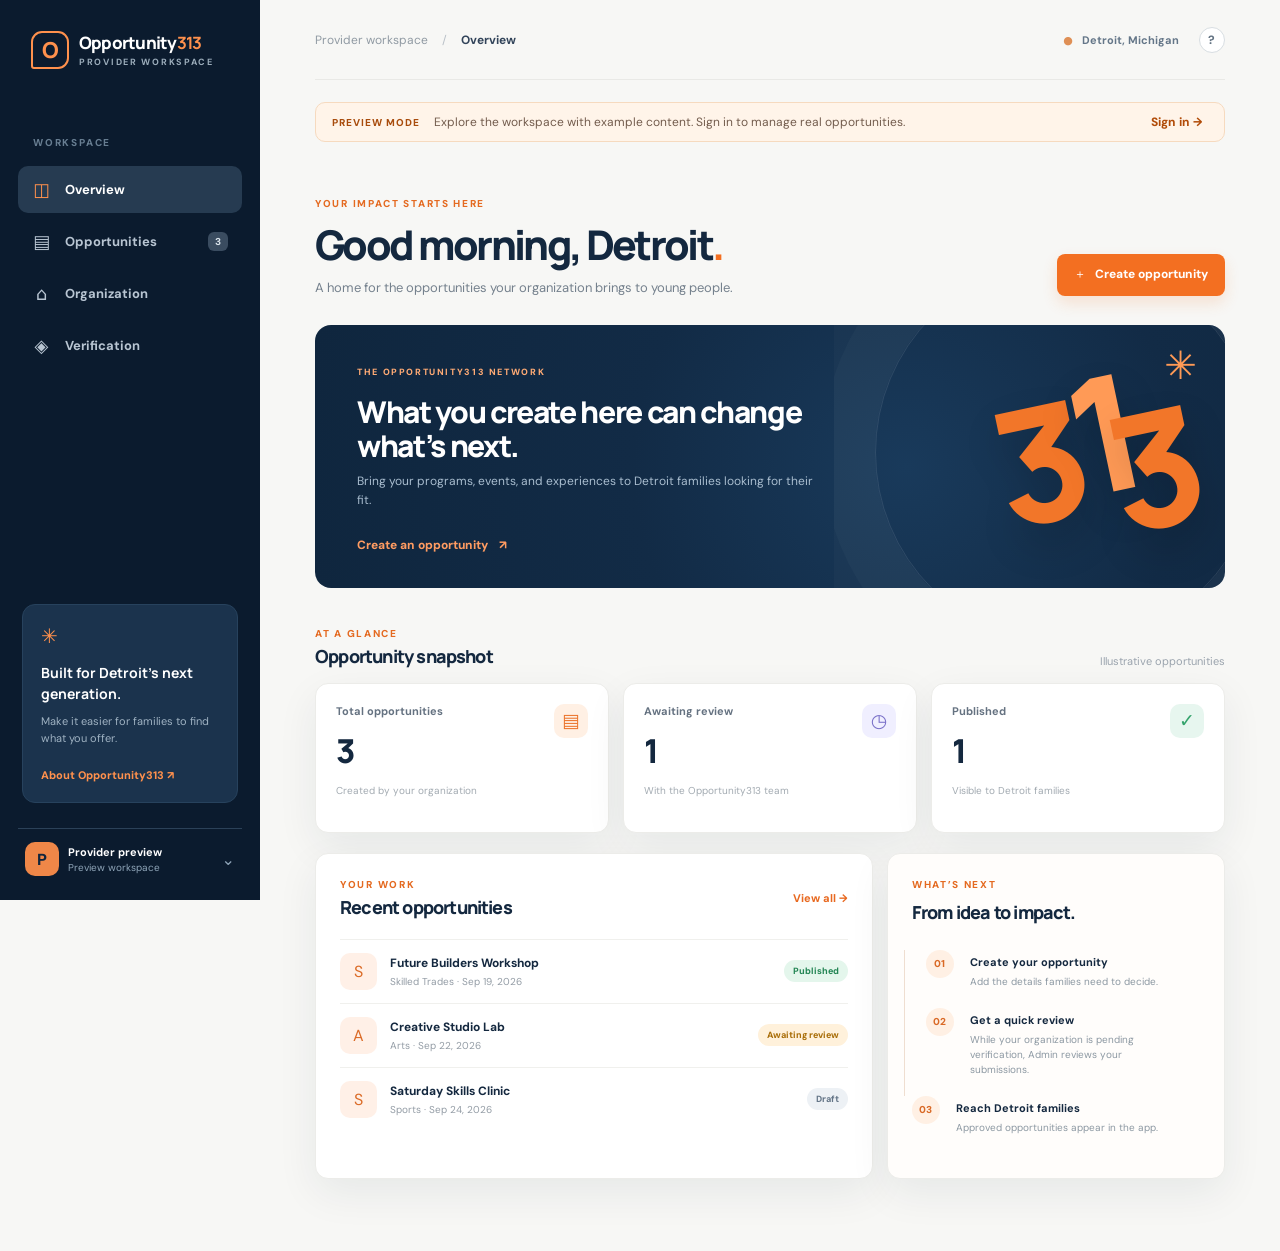
==== website/provider/index.html @ cff04afb "Align app visuals with Opportunity313 website brand" ====
<!doctype html>
<html lang="en">
<head>
  <meta charset="utf-8">
  <meta name="viewport" content="width=device-width, initial-scale=1">
  <meta name="theme-color" content="#10253d">
  <meta name="robots" content="noindex, nofollow, noarchive">
  <meta name="description" content="The Opportunity313 workspace for Detroit organizations creating opportunities for young people.">
  <link rel="preconnect" href="https://fonts.googleapis.com">
  <link rel="preconnect" href="https://fonts.gstatic.com" crossorigin>
  <link href="https://fonts.googleapis.com/css2?family=DM+Sans:wght@400;500;600;700&family=Manrope:wght@500;600;700;800&display=swap" rel="stylesheet">
  <link rel="stylesheet" href="./provider.css">
  <script src="./provider.js" defer></script>
  <title>Provider workspace · Opportunity313</title>
</head>
<body>
  <a class="skip" href="#workspace">Skip to workspace</a>
  <div class="app-shell">
    <aside class="sidebar" aria-label="Provider workspace navigation">
      <a class="brand" href="/" aria-label="Opportunity313 home"><span class="brand-mark">O</span><span>Opportunity<b>313</b><small>PROVIDER WORKSPACE</small></span></a>
      <div class="sidebar-label">WORKSPACE</div>
      <nav class="side-nav" aria-label="Sections">
        <button class="nav-item active" data-view="overview" type="button"><span class="nav-icon">◫</span> Overview</button>
        <button class="nav-item" data-view="opportunities" type="button"><span class="nav-icon">▤</span> Opportunities <span class="nav-count" id="nav-count">0</span></button>
        <button class="nav-item" data-view="organization" type="button"><span class="nav-icon">⌂</span> Organization</button>
        <button class="nav-item" data-view="verification" type="button"><span class="nav-icon">◈</span> Verification</button>
      </nav>
      <div class="sidebar-bottom">
        <div class="help-card"><span class="help-spark">✳</span><b>Built for Detroit’s next generation.</b><p>Make it easier for families to find what you offer.</p><a href="/" target="_blank" rel="noopener">About Opportunity313 <span aria-hidden="true">↗</span></a></div>
        <button class="account-chip" id="account-button" type="button"><span class="account-avatar" id="account-avatar">P</span><span><b id="account-name">Provider preview</b><small id="account-email">Preview workspace</small></span><span class="account-chevron">⌄</span></button>
        <div class="account-menu" id="account-menu" hidden><button id="sign-out" type="button">Sign out</button></div>
      </div>
    </aside>

    <main id="workspace" class="workspace">
      <header class="topbar"><div class="topbar-crumb">Provider workspace <span>/</span> <strong id="crumb">Overview</strong></div><div class="topbar-actions"><span class="topbar-location">● &nbsp; Detroit, Michigan</span><button class="topbar-help" id="topbar-help" type="button" aria-label="About this workspace">?</button><button class="mobile-account" id="mobile-account" type="button">Account</button></div></header>
      <div id="notice" class="notice" role="status" hidden></div>
      <div class="preview-banner" id="preview-banner"><span>PREVIEW MODE</span><p>Explore the workspace with example content. Sign in to manage real opportunities.</p><button id="preview-signin" type="button">Sign in <span aria-hidden="true">→</span></button></div>

      <section class="view active" id="view-overview" aria-labelledby="overview-title">
        <div class="page-intro"><div><p class="eyebrow">YOUR IMPACT STARTS HERE</p><h1 id="overview-title">Good morning, <span id="greeting-name">Detroit</span><span class="period">.</span></h1><p class="page-subtitle">A home for the opportunities your organization brings to young people.</p></div><button class="button orange create-button" type="button">＋ &nbsp; Create opportunity</button></div>
        <div class="hero-card"><div class="hero-card-copy"><span class="hero-overline">THE OPPORTUNITY313 NETWORK</span><h2>What you create here can change what’s next.</h2><p>Bring your programs, events, and experiences to Detroit families looking for their fit.</p><button class="hero-action create-button" type="button">Create an opportunity <span aria-hidden="true">↗</span></button></div><div class="hero-art" aria-hidden="true"><div class="art-disc"></div><span class="art-three">3</span><span class="art-one">1</span><span class="art-three-last">3</span><div class="art-star">✳</div></div></div>
        <div class="section-row"><div><p class="eyebrow">AT A GLANCE</p><h2>Opportunity snapshot</h2></div><span class="section-caption" id="snapshot-caption">Your workspace, all in one place</span></div>
        <div class="stats"><article class="stat"><span class="stat-icon peach">▤</span><span class="stat-label">Total opportunities</span><strong id="stat-total">0</strong><small>Created by your organization</small></article><article class="stat"><span class="stat-icon lavender">◷</span><span class="stat-label">Awaiting review</span><strong id="stat-pending">0</strong><small>With the Opportunity313 team</small></article><article class="stat"><span class="stat-icon mint">✓</span><span class="stat-label">Published</span><strong id="stat-published">0</strong><small>Visible to Detroit families</small></article></div>
        <div class="overview-grid"><section class="panel recent-panel"><div class="panel-head"><div><p class="eyebrow">YOUR WORK</p><h2>Recent opportunities</h2></div><button class="text-button" data-view="opportunities" type="button">View all <span aria-hidden="true">→</span></button></div><div id="recent-list" class="recent-list"></div></section><section class="panel next-panel"><p class="eyebrow">WHAT’S NEXT</p><h2>From idea to impact.</h2><div class="step"><span>01</span><div><b>Create your opportunity</b><p>Add the details families need to decide.</p></div></div><div class="step"><span>02</span><div><b>Get a quick review</b><p>While your organization is pending verification, Admin reviews your submissions.</p></div></div><div class="step"><span>03</span><div><b>Reach Detroit families</b><p>Approved opportunities appear in the app.</p></div></div></section></div>
      </section>

      <section class="view" id="view-opportunities" aria-labelledby="opportunities-title"><div class="page-intro compact"><div><p class="eyebrow">MANAGE YOUR WORK</p><h1 id="opportunities-title">Opportunities<span class="period">.</span></h1><p class="page-subtitle">Create and track the programs you share with Detroit families.</p></div><button class="button orange create-button" type="button">＋ &nbsp; Create opportunity</button></div><div class="panel list-panel"><div class="list-toolbar"><div class="filter-group" aria-label="Filter opportunities"><button type="button" class="filter active" data-filter="all">All <span id="filter-all">0</span></button><button type="button" class="filter" data-filter="pending_review">Awaiting review</button><button type="button" class="filter" data-filter="published">Published</button><button type="button" class="filter" data-filter="draft">Drafts</button></div><label class="search-wrap"><span class="sr-only">Search opportunities</span><span aria-hidden="true">⌕</span><input id="opportunity-search" type="search" placeholder="Search opportunities"></label></div><div class="table-scroll"><table><thead><tr><th>OPPORTUNITY</th><th>CATEGORY</th><th>STATUS</th><th>CREATED</th><th></th></tr></thead><tbody id="opportunity-rows"></tbody></table></div><div id="opportunity-empty" class="empty-state" hidden><span>✳</span><h3>No opportunities here yet</h3><p>Start by sharing one great thing your organization offers.</p><button class="button orange create-button" type="button">Create opportunity</button></div></div></section>

      <section class="view" id="view-organization" aria-labelledby="organization-title"><div class="page-intro compact"><div><p class="eyebrow">THE PEOPLE BEHIND THE WORK</p><h1 id="organization-title">Organization<span class="period">.</span></h1><p class="page-subtitle">The profile connected to your provider account.</p></div></div><div class="detail-grid"><section class="panel organization-card"><div class="org-logo">O<span>313</span></div><p class="eyebrow">ORGANIZATION PROFILE</p><h2 id="org-name">Your organization</h2><p id="org-description">Sign in to see your organization details.</p><dl><div><dt>Type</dt><dd id="org-type">—</dd></div><div><dt>Contact</dt><dd id="org-contact">—</dd></div><div><dt>Website</dt><dd id="org-website">—</dd></div></dl></section><section class="panel status-card"><span class="status-icon">◈</span><p class="eyebrow">VERIFICATION STATUS</p><h2 id="org-status-title">Verification in progress</h2><p id="org-status-copy">New organizations can share opportunities while verification is pending. Their submissions go through a quick Admin review.</p><button class="text-button" data-view="verification" type="button">How verification works <span aria-hidden="true">→</span></button></section></div></section>

      <section class="view" id="view-verification" aria-labelledby="verification-title"><div class="page-intro compact"><div><p class="eyebrow">TRUST BUILT IN</p><h1 id="verification-title">Verification<span class="period">.</span></h1><p class="page-subtitle">A clear path to sharing trusted opportunities with Detroit families.</p></div></div><div class="detail-grid"><section class="panel verification-panel"><span class="verification-mark">◈</span><h2 id="verification-headline">Your organization’s status</h2><p id="verification-description">Sign in to check the status of your organization.</p><div class="verify-steps"><div><span>1</span><p><b>Create a provider account</b><small>Use your organization’s contact email.</small></p></div><div><span>2</span><p><b>Share organization details</b><small>Tell us who you are and what you offer.</small></p></div><div><span>3</span><p><b>Verify your organization</b><small>Registration or tax ID checks will be added here after a secure verification service is connected.</small></p></div></div></section><section class="panel review-panel"><p class="eyebrow">WHILE YOU WAIT</p><h2>Keep moving forward.</h2><p>You can submit opportunities while organization verification is pending. Admin reviews those opportunities before they reach families.</p><div class="review-callout">We are designing a quick review process so new providers can get started without a long delay.</div><button class="button navy create-button" type="button">Create an opportunity <span aria-hidden="true">→</span></button></section></div></section>
    </main>
  </div>

  <dialog id="auth-dialog" class="dialog auth-dialog"><form method="dialog" class="dialog-close-row"><button type="submit" aria-label="Close sign-in dialog">×</button></form><div class="dialog-body"><span class="mini-brand">O<span>313</span></span><p class="eyebrow">WELCOME TO YOUR WORKSPACE</p><h2 id="auth-title">Sign in to Opportunity313.</h2><p id="auth-subtitle">Use your provider account to manage your organization’s opportunities.</p><div class="auth-tabs"><button id="tab-signin" class="active" type="button">Sign in</button><button id="tab-signup" type="button">Create account</button></div><form id="auth-form"><label>Email address<input name="email" type="email" autocomplete="email" required placeholder="you@organization.org"></label><label>Password<input name="password" type="password" autocomplete="current-password" minlength="8" required placeholder="Enter your password"></label><p id="auth-error" class="form-error" role="alert" hidden></p><button id="auth-submit" class="button orange full" type="submit">Sign in <span aria-hidden="true">→</span></button></form><p class="dialog-foot">Your account connects to the same Opportunity313 platform used in the mobile app.</p></div></dialog>

  <dialog id="setup-dialog" class="dialog setup-dialog"><div class="dialog-body"><span class="mini-brand">O<span>313</span></span><p class="eyebrow">LET’S GET STARTED</p><h2>Add your organization.</h2><p>Tell us the basics. Your organization will begin in pending verification status.</p><form id="setup-form"><label>Organization name<input name="organization_name" required minlength="3" placeholder="Your organization"></label><label>Organization type<select name="requested_type" required><option value="nonprofit">Nonprofit</option><option value="community_provider">Community provider</option><option value="school">School</option><option value="youth_league">Youth league</option><option value="little_league">Little League</option><option value="athletics_host">Athletics host</option><option value="city_program">City program</option></select></label><label>What do you offer?<textarea name="organization_description" rows="3" placeholder="A short introduction to your work"></textarea></label><div class="form-note">Tax and registration IDs are not collected here yet. A secure verification check will be added before this step goes live.</div><p id="setup-error" class="form-error" role="alert" hidden></p><button class="button orange full" type="submit">Create organization <span aria-hidden="true">→</span></button></form><button id="setup-signout" class="subtle-button" type="button">Sign out</button></div></dialog>

  <dialog id="opportunity-dialog" class="dialog editor-dialog"><div class="editor-head"><div><p class="eyebrow">NEW OPPORTUNITY</p><h2>Create something good.</h2><p>Give families the details they need to take the next step.</p></div><form method="dialog"><button type="submit" aria-label="Close editor">×</button></form></div><form id="opportunity-form" class="editor-form"><div class="form-section"><h3>About the opportunity</h3><div class="form-grid"><label class="span-two">Title<input name="title" required maxlength="120" placeholder="e.g. Future Builders Workshop"></label><label class="span-two">Description<textarea name="summary" required rows="4" placeholder="What will young people do and learn?"></textarea></label><label>Category<select name="category" required><option>Academic Support</option><option>Arts</option><option>Career Exploration</option><option>Career Readiness</option><option>College Readiness</option><option>Culinary</option><option>Entrepreneurship</option><option>Financial Literacy</option><option>Film</option><option>Health</option><option>Leadership</option><option>Media</option><option>Music</option><option>Science</option><option>Skilled Trades</option><option>Sports</option><option>Sustainability</option><option>Technology</option></select></label><label>Format<select name="opportunity_type" required><option>Workshop</option><option>Program</option><option>Camp</option><option>Internship</option><option>Event</option><option>Clinic</option><option>Competition</option></select></label></div></div><div class="form-section"><h3>Who it’s for</h3><div class="form-grid"><label>Minimum age<input name="age_min" type="number" min="0" max="24" placeholder="Any"></label><label>Maximum age<input name="age_max" type="number" min="0" max="24" placeholder="Any"></label><label>Minimum grade<input name="grade_min" type="number" min="0" max="16" placeholder="Any"></label><label>Maximum grade<input name="grade_max" type="number" min="0" max="16" placeholder="Any"></label><label>Eligibility<select name="gender_eligibility"><option value="all">All genders</option><option value="girls">Girls</option><option value="boys">Boys</option></select></label><label>Capacity<input name="capacity" type="number" min="1" placeholder="Optional"></label></div></div><div class="form-section"><h3>When and where</h3><div class="form-grid"><label>Start date & time<input name="starts_at" type="datetime-local" required></label><label>End date & time<input name="ends_at" type="datetime-local"></label><label>Application deadline<input name="deadline" type="datetime-local"></label><label>Location name<input name="location_name" required placeholder="e.g. Midtown Community Center"></label><label>Neighborhood<input name="neighborhood" placeholder="Optional"></label><label>Transportation notes<input name="transportation" placeholder="Optional"></label></div></div><div class="form-section"><h3>Registration & access</h3><div class="form-grid"><label>Registration link<input name="registration_url" type="url" placeholder="https://"></label><label>Cost in dollars<input name="cost" type="number" min="0" step="0.01" value="0"></label><label class="check-row"><input name="meals_provided" type="checkbox"> Meals provided</label><label>Accessibility details<input name="accessibility" placeholder="Optional"></label><label class="span-two">Parent requirements<input name="parent_requirements" placeholder="Optional"></label></div></div><p id="opportunity-error" class="form-error" role="alert" hidden></p><div class="editor-footer"><p>Submissions are reviewed before publication under the current backend workflow.</p><button class="button orange" type="submit">Submit for review <span aria-hidden="true">→</span></button></div></form></dialog>
</body>
</html>
---- website/provider/provider.css ----
:root{--navy:#10253d;--navy-deep:#0b1b2e;--orange:#f36f21;--orange-dark:#c85112;--cream:#fff9f3;--canvas:#f7f7f5;--ink:#14283f;--muted:#697585;--line:#e9e9e6;--white:#fff;--shadow:0 14px 42px rgba(16,37,61,.07);font-family:'DM Sans',system-ui,sans-serif;color:var(--ink);font-synthesis:none}*{box-sizing:border-box}body{margin:0;background:var(--canvas)}button,input,select,textarea{font:inherit}button{cursor:pointer}a{color:inherit}.skip{position:absolute;left:1rem;top:-5rem;z-index:1000;padding:.6rem 1rem;background:var(--navy);color:white}.skip:focus{top:1rem}.sr-only{position:absolute;width:1px;height:1px;padding:0;margin:-1px;overflow:hidden;clip:rect(0,0,0,0);white-space:nowrap;border:0}[hidden]{display:none!important}.app-shell{min-height:100vh;display:grid;grid-template-columns:260px minmax(0,1fr)}.sidebar{background:var(--navy-deep);color:#fff;padding:31px 18px 20px;display:flex;flex-direction:column;min-width:0;position:sticky;top:0;height:100vh}.brand{display:flex;align-items:center;gap:10px;text-decoration:none;padding:0 13px;color:#fff;font:800 17px/1 Manrope,sans-serif;letter-spacing:-.045em;white-space:nowrap}.brand b{color:#ff914d}.brand small{display:block;margin-top:7px;color:#9cadbb;font:700 9px/1 'DM Sans',sans-serif;letter-spacing:.19em}.brand-mark{width:38px;height:38px;display:grid;place-items:center;border:2px solid #ff914d;border-radius:11px 11px 11px 3px;color:#ff914d;font:800 22px Manrope,sans-serif;flex:none}.sidebar-label{margin:67px 15px 17px;color:#677d91;font-size:10px;font-weight:800;letter-spacing:.18em}.side-nav{display:grid;gap:5px}.nav-item{width:100%;min-height:47px;display:flex;align-items:center;gap:14px;border:0;border-radius:10px;padding:0 14px;background:transparent;text-align:left;color:#b8c5d2;font-size:13px;font-weight:700}.nav-item:hover{background:#1a334c;color:#fff}.nav-item.active{background:#263b51;color:#fff}.nav-item.active .nav-icon{color:#ff914d}.nav-icon{width:19px;text-align:center;font-size:18px;font-weight:400}.nav-count{margin-left:auto;padding:3px 7px;border-radius:6px;background:#3a4c60;color:#dce5ed;font-size:10px}.sidebar-bottom{margin-top:auto}.help-card{margin:0 4px 25px;padding:18px;background:#1b334d;border:1px solid #27425d;border-radius:13px}.help-spark{display:block;color:#ff914d;font-size:20px;margin-bottom:13px}.help-card b{font:700 14px/1.35 Manrope,sans-serif}.help-card p{margin:9px 0 16px;color:#9fb2c2;font-size:11px;line-height:1.55}.help-card a{color:#ff914d;text-decoration:none;font-size:11px;font-weight:800}.account-chip{width:100%;display:flex;align-items:center;gap:9px;text-align:left;padding:13px 7px 4px;border:0;border-top:1px solid #2b4158;background:none;color:white}.account-avatar{width:34px;height:34px;display:grid;place-items:center;border-radius:10px;background:#ef8748;color:#10253d;font-weight:800;flex:none}.account-chip b,.account-chip small{display:block;max-width:140px;overflow:hidden;text-overflow:ellipsis;white-space:nowrap}.account-chip b{font-size:11px}.account-chip small{margin-top:2px;color:#8fa5b8;font-size:10px}.account-chevron{margin-left:auto;color:#8fa5b8}.account-menu{padding:5px 0 0 49px}.account-menu button{background:none;border:0;color:#ff914d;font-size:11px;font-weight:700}.workspace{min-width:0;padding:0 clamp(28px,4.3vw,76px) 72px}.topbar{height:80px;display:flex;align-items:center;justify-content:space-between;border-bottom:1px solid var(--line)}.topbar-crumb{font-size:12px;color:#909aa3}.topbar-crumb span{padding:0 11px;color:#b9c0c7}.topbar-crumb strong{color:#32445a}.topbar-actions{display:flex;align-items:center;gap:20px}.topbar-location{font-size:11px;font-weight:700;color:#647688}.topbar-location::first-letter{color:#df8f55}.topbar-help{width:26px;height:26px;border:1px solid #d8dee2;border-radius:50%;background:white;color:#627282;font-size:12px;font-weight:800}.mobile-account{display:none}.view{display:none;max-width:1440px;margin:0 auto}.view.active{display:block}.notice{max-width:1440px;margin:20px auto 0;padding:13px 16px;border-radius:10px;background:#e5f5ef;color:#155442;font-size:13px}.notice.error{background:#fff0e9;color:#a64214}.preview-banner{max-width:1440px;margin:22px auto 0;display:flex;align-items:center;gap:14px;border:1px solid #f6dabf;background:#fff4e9;padding:10px 16px;border-radius:10px}.preview-banner>span{flex:none;color:#a84c0d;font-size:10px;font-weight:800;letter-spacing:.1em}.preview-banner p{margin:0;color:#735c4d;font-size:12px}.preview-banner button{margin-left:auto;flex:none;border:0;background:none;color:#b14b08;font-size:12px;font-weight:800}.page-intro{display:flex;justify-content:space-between;align-items:flex-end;gap:20px;padding:55px 0 29px}.page-intro.compact{padding-bottom:34px}.eyebrow{margin:0 0 11px;color:#e46a21;font-size:10px;font-weight:800;letter-spacing:.17em}.page-intro h1{margin:0;font:800 clamp(30px,3.2vw,45px)/1.17 Manrope,sans-serif;letter-spacing:-.065em}.period{color:var(--orange)}.page-subtitle{margin:10px 0 0;color:#75818d;font-size:13px}.button{min-height:42px;display:inline-flex;align-items:center;justify-content:center;gap:9px;border:0;border-radius:8px;padding:10px 17px;text-decoration:none;font-size:12px;font-weight:800}.button.orange{background:var(--orange);color:#fff;box-shadow:0 7px 15px rgba(243,111,33,.16)}.button.orange:hover{background:#e76318}.button.navy{background:var(--navy);color:#fff}.button.full{width:100%}.hero-card{position:relative;min-height:235px;overflow:hidden;display:flex;align-items:center;border-radius:16px;background:radial-gradient(circle at 65% 54%,#193a5b 0,#122b46 45%,#0f263e 100%);color:white}.hero-card-copy{position:relative;z-index:2;max-width:590px;padding:34px 42px}.hero-overline{color:#ffab75;font-size:9px;font-weight:800;letter-spacing:.18em}.hero-card h2{max-width:540px;margin:15px 0 9px;font:800 clamp(21px,2.35vw,30px)/1.14 Manrope,sans-serif;letter-spacing:-.045em}.hero-card p{max-width:470px;margin:0 0 22px;color:#a9bdcf;font-size:12px;line-height:1.6}.hero-action{display:inline-flex;align-items:center;gap:11px;border:0;background:none;color:#ff9c62;padding:0;font-size:12px;font-weight:800}.hero-art{position:absolute;inset:0 0 0 auto;width:43%;overflow:hidden}.art-disc{position:absolute;width:385px;height:385px;right:-35px;top:-65px;border:1px solid rgba(255,255,255,.1);border-radius:50%;box-shadow:0 0 0 53px rgba(255,255,255,.025),0 0 0 104px rgba(255,255,255,.02)}.art-three,.art-one,.art-three-last{position:absolute;color:#f27629;font:800 160px/1 Manrope,sans-serif;letter-spacing:-.13em;transform:rotate(-12deg);text-shadow:0 20px 40px rgba(0,0,0,.18)}.art-three{right:156px;top:58px}.art-one{right:103px;top:28px;color:#ff9a56}.art-three-last{right:41px;top:63px}.art-star{position:absolute;right:28px;top:15px;color:#ff9a56;font-size:39px}.section-row{display:flex;align-items:end;justify-content:space-between;margin:39px 0 15px}.section-row h2,.panel h2{margin:0;font:800 18px/1.22 Manrope,sans-serif;letter-spacing:-.045em}.section-row .eyebrow{margin-bottom:6px}.section-caption{font-size:11px;color:#9aa3ad}.stats{display:grid;grid-template-columns:repeat(3,1fr);gap:14px}.stat,.panel{background:#fff;border:1px solid #ecece9;border-radius:13px;box-shadow:var(--shadow)}.stat{min-height:150px;padding:20px;display:grid;grid-template-columns:1fr auto;align-items:start}.stat-icon{grid-column:2;grid-row:1/4;width:34px;height:34px;border-radius:10px;display:grid;place-items:center;font-size:19px}.stat-icon.peach{background:#fff0e4;color:#ec762f}.stat-icon.lavender{background:#f0efff;color:#7a71c9}.stat-icon.mint{background:#e7f6ef;color:#34a36c}.stat-label{grid-row:1;color:#657281;font-size:11px;font-weight:700}.stat strong{grid-row:2;font:800 33px/1.1 Manrope,sans-serif;letter-spacing:-.06em}.stat small{grid-row:3;color:#a2aab1;font-size:10px}.overview-grid{display:grid;grid-template-columns:minmax(0,1.65fr) minmax(260px,1fr);gap:14px;margin-top:20px}.panel{padding:24px}.panel-head{display:flex;justify-content:space-between;align-items:center;margin-bottom:20px}.panel-head .eyebrow{margin-bottom:6px}.text-button{padding:0;border:0;background:none;color:#e86920;font-size:11px;font-weight:800}.recent-list{min-height:152px}.recent-item{display:flex;align-items:center;gap:13px;padding:13px 0;border-top:1px solid #f0f0ed}.recent-icon,.row-icon{width:37px;height:37px;display:grid;place-items:center;border-radius:10px;background:#fff0e7;color:#db6b27;font-size:16px;flex:none}.recent-item strong,.recent-item small{display:block}.recent-item strong{font-size:12px}.recent-item small{margin-top:4px;font-size:10px;color:#939ca5}.recent-item .pill{margin-left:auto}.empty-inline{padding:18px 0;color:#8c98a1;font-size:12px}.next-panel{background:#fffdfb}.next-panel h2{margin-bottom:26px}.step{display:flex;gap:16px;padding-bottom:19px}.step:not(:last-child){border-left:1px solid #efded0;margin-left:13px;padding-left:21px;transform:translateX(-21px)}.step>span{width:28px;height:28px;display:grid;place-items:center;border-radius:50%;background:#fff0e4;color:#d96926;font-size:10px;font-weight:800;flex:none}.step b{font-size:11px}.step p{margin:3px 0 0;color:#8c98a2;font-size:10px;line-height:1.5}.list-panel{padding:0;overflow:hidden}.list-toolbar{display:flex;justify-content:space-between;gap:14px;align-items:center;padding:19px 24px;border-bottom:1px solid var(--line)}.filter-group{display:flex;gap:22px;white-space:nowrap}.filter{border:0;background:none;padding:8px 0;color:#84909c;font-size:11px;font-weight:700}.filter.active{color:#e7651d;box-shadow:0 2px 0 #e7651d}.filter span{padding:2px 6px;border-radius:6px;background:#fff0e4;font-size:10px}.search-wrap{display:flex;align-items:center;gap:6px;border:1px solid #e6e9e9;border-radius:8px;padding:5px 10px;color:#9ca7af}.search-wrap input{width:175px;border:0;outline:0;font-size:11px}.table-scroll{overflow:auto}table{width:100%;border-collapse:collapse;white-space:nowrap}th{text-align:left;padding:16px 24px;color:#9ca5ae;font-size:9px;letter-spacing:.12em}td{padding:15px 24px;border-top:1px solid #f0f0ee;color:#667484;font-size:11px}td:first-child{display:flex;align-items:center;gap:11px;color:#1a2d42;font-weight:700}.table-title{max-width:260px;overflow:hidden;text-overflow:ellipsis}.pill{display:inline-block;border-radius:999px;padding:5px 9px;font-size:9px;font-weight:800;white-space:nowrap}.pill.pending_review{background:#fff1db;color:#a96e09}.pill.published{background:#e4f6ec;color:#238554}.pill.draft,.pill.draft_ai{background:#edf1f5;color:#657688}.pill.closed,.pill.paused{background:#f9e9e9;color:#a95b5b}.empty-state{text-align:center;padding:60px 20px}.empty-state>span{color:#ef8543;font-size:31px}.empty-state h3{margin:10px 0 5px;font:800 17px Manrope,sans-serif}.empty-state p{margin:0 0 18px;color:#85919a;font-size:12px}.detail-grid{display:grid;grid-template-columns:1.15fr .85fr;gap:18px}.detail-grid .panel{min-height:350px;padding:29px}.org-logo{width:65px;height:65px;display:grid;place-items:center;margin-bottom:26px;border-radius:16px;background:var(--navy);color:white;font:800 21px Manrope,sans-serif}.org-logo span{color:#f38747}.organization-card>p:not(.eyebrow),.status-card>p:not(.eyebrow),.verification-panel>p,.review-panel>p:not(.eyebrow){max-width:580px;color:#7a8793;font-size:12px;line-height:1.7}.organization-card dl{margin:25px 0 0;border-top:1px solid var(--line)}.organization-card dl div{display:flex;justify-content:space-between;gap:12px;padding:13px 0;border-bottom:1px solid var(--line);font-size:11px}.organization-card dt{color:#9ba5ad}.organization-card dd{margin:0;text-align:right;font-weight:700}.status-icon,.verification-mark{display:grid;place-items:center;width:49px;height:49px;margin-bottom:27px;border-radius:12px;background:#fff0e4;color:#e27029;font-size:25px}.status-card .text-button{margin-top:24px}.verification-panel .verify-steps{margin-top:23px}.verify-steps>div{display:flex;align-items:flex-start;gap:13px;margin:14px 0}.verify-steps span{display:grid;place-items:center;flex:none;width:25px;height:25px;border-radius:50%;background:#f4ede7;color:#c96528;font-size:10px;font-weight:800}.verify-steps p{margin:1px 0}.verify-steps b,.verify-steps small{display:block}.verify-steps b{font-size:11px}.verify-steps small{color:#8c98a3;font-size:10px;line-height:1.5}.review-panel{background:#122b45;color:white!important}.review-panel p:not(.eyebrow){color:#b1c1cf}.review-callout{margin:28px 0;padding:15px;border-left:3px solid #f18540;background:#1c3954;color:#cfdae3;font-size:11px;line-height:1.6}.review-panel .button{background:#fff;color:#1a3047}.dialog{width:min(92vw,460px);max-height:min(90vh,860px);padding:0;border:0;border-radius:17px;box-shadow:0 28px 80px rgba(0,0,0,.2)}.dialog::backdrop{background:rgba(8,25,42,.6);backdrop-filter:blur(2px)}.dialog-close-row{position:absolute;right:17px;top:11px}.dialog-close-row button,.editor-head form button{border:0;background:none;font-size:26px;color:#82909d}.dialog-body{padding:35px}.mini-brand{display:inline-grid;place-items:center;width:46px;height:46px;margin-bottom:26px;border-radius:12px;background:#132c47;color:#fff;font:800 16px Manrope,sans-serif}.mini-brand span{color:#f17c36}.dialog h2{margin:0 0 9px;font:800 25px/1.17 Manrope,sans-serif;letter-spacing:-.05em}.dialog-body>p:not(.eyebrow),.editor-head p:not(.eyebrow){margin:0 0 20px;color:#8a96a0;font-size:12px;line-height:1.6}.auth-tabs{display:flex;gap:22px;border-bottom:1px solid var(--line);margin:25px 0 22px}.auth-tabs button{border:0;background:none;padding:0 0 10px;font-size:12px;font-weight:800;color:#8a96a0}.auth-tabs button.active{color:#e96820;border-bottom:2px solid #e96820}.dialog label{display:block;margin:14px 0;color:#48596b;font-size:11px;font-weight:800}.dialog input:not([type=checkbox]),.dialog select,.dialog textarea{display:block;width:100%;min-height:40px;margin-top:7px;padding:9px 11px;border:1px solid #dfe5e9;border-radius:8px;outline-color:#ef8d50;background:#fff;color:#14283f;font-weight:500}.dialog textarea{resize:vertical}.form-error{padding:10px 12px;border-radius:7px;background:#fff0eb;color:#ad451e!important;font-size:11px!important}.dialog-foot{margin:17px 0 0!important;font-size:10px!important}.form-note{margin:16px 0;padding:12px;border-radius:8px;background:#fff5ec;color:#8b654d;font-size:10px;line-height:1.55}.subtle-button{display:block;margin:20px auto 0;border:0;background:none;color:#8b97a0;font-size:11px}.editor-dialog{width:min(96vw,770px);max-height:92vh}.editor-head{position:sticky;top:0;z-index:2;display:flex;justify-content:space-between;padding:25px 30px 16px;background:white;border-bottom:1px solid var(--line)}.editor-head .eyebrow{margin-bottom:7px}.editor-head p:not(.eyebrow){margin:4px 0 0}.editor-form{padding:0 30px}.form-section{padding:23px 0 22px;border-bottom:1px solid var(--line)}.form-section h3{margin:0 0 14px;font:800 13px Manrope,sans-serif}.form-grid{display:grid;grid-template-columns:repeat(2,minmax(0,1fr));column-gap:18px}.form-grid label{margin:8px 0}.form-grid .span-two{grid-column:1/-1}.form-grid .check-row{display:flex;align-items:center;gap:8px;padding-top:17px}.check-row input{accent-color:var(--orange)}.editor-footer{display:flex;align-items:center;justify-content:space-between;gap:18px;padding:22px 0 26px}.editor-footer p{max-width:340px;margin:0;color:#8b97a0;font-size:10px;line-height:1.5}@media(max-width:1050px){.app-shell{grid-template-columns:205px minmax(0,1fr)}.sidebar{padding-left:10px;padding-right:10px}.help-card{display:none}.brand{padding-left:8px;font-size:14px}.brand-mark{width:34px;height:34px}.workspace{padding-left:26px;padding-right:26px}.hero-art{opacity:.55}.overview-grid{grid-template-columns:1fr 1fr}.list-toolbar{align-items:stretch;flex-direction:column}.search-wrap input{width:100%}}@media(max-width:760px){.app-shell{display:block}.sidebar{position:relative;width:100%;height:auto;padding:15px 17px 0}.sidebar-label,.sidebar-bottom{display:none}.brand{padding:0 0 13px}.side-nav{display:flex;overflow:auto;gap:4px;margin:0 -17px;padding:0 12px 4px}.nav-item{min-width:max-content;padding:9px 11px;font-size:11px}.nav-icon{display:none}.nav-count{margin-left:4px}.workspace{padding:0 18px 50px}.topbar{height:50px}.topbar-location,.topbar-help{display:none}.mobile-account{display:block;border:0;background:none;color:#df651e;font-size:11px;font-weight:800}.page-intro{padding:34px 0 22px;align-items:start}.page-intro h1{font-size:30px}.page-intro>.button{margin-top:4px}.hero-card{min-height:245px}.hero-card-copy{padding:29px}.hero-art{width:50%;opacity:.23}.stats{gap:9px}.stat{padding:14px;min-height:120px}.stat-label{font-size:10px}.stat strong{font-size:26px}.stat small{font-size:9px}.stat-icon{display:none}.overview-grid,.detail-grid{grid-template-columns:1fr}.section-caption{display:none}.preview-banner{align-items:flex-start;flex-wrap:wrap}.preview-banner p{flex:1 1 65%}.preview-banner button{margin-left:0}.account-menu{position:absolute;right:15px;top:88px;z-index:5;padding:12px;background:#17334d;border-radius:8px}}@media(max-width:540px){.page-intro{flex-direction:column;gap:14px}.page-intro>.button{margin:0}.page-subtitle{font-size:12px}.stats{grid-template-columns:1fr 1fr}.stats .stat:last-child{grid-column:1/-1}.hero-card h2{font-size:23px}.hero-card-copy{padding:25px}.filter-group{gap:14px;overflow:auto}.filter{font-size:10px}.panel{padding:19px}.list-panel{padding:0}.topbar-crumb{font-size:11px}.editor-head,.editor-form{padding-left:19px;padding-right:19px}.form-grid{grid-template-columns:1fr}.form-grid .span-two{grid-column:auto}.editor-footer{display:block}.editor-footer .button{margin-top:12px;width:100%}.dialog-body{padding:26px}}@media(prefers-reduced-motion:no-preference){.button,.nav-item,.hero-action,.text-button{transition:background .15s ease,color .15s ease,transform .15s ease}.button:hover{transform:translateY(-1px)}}
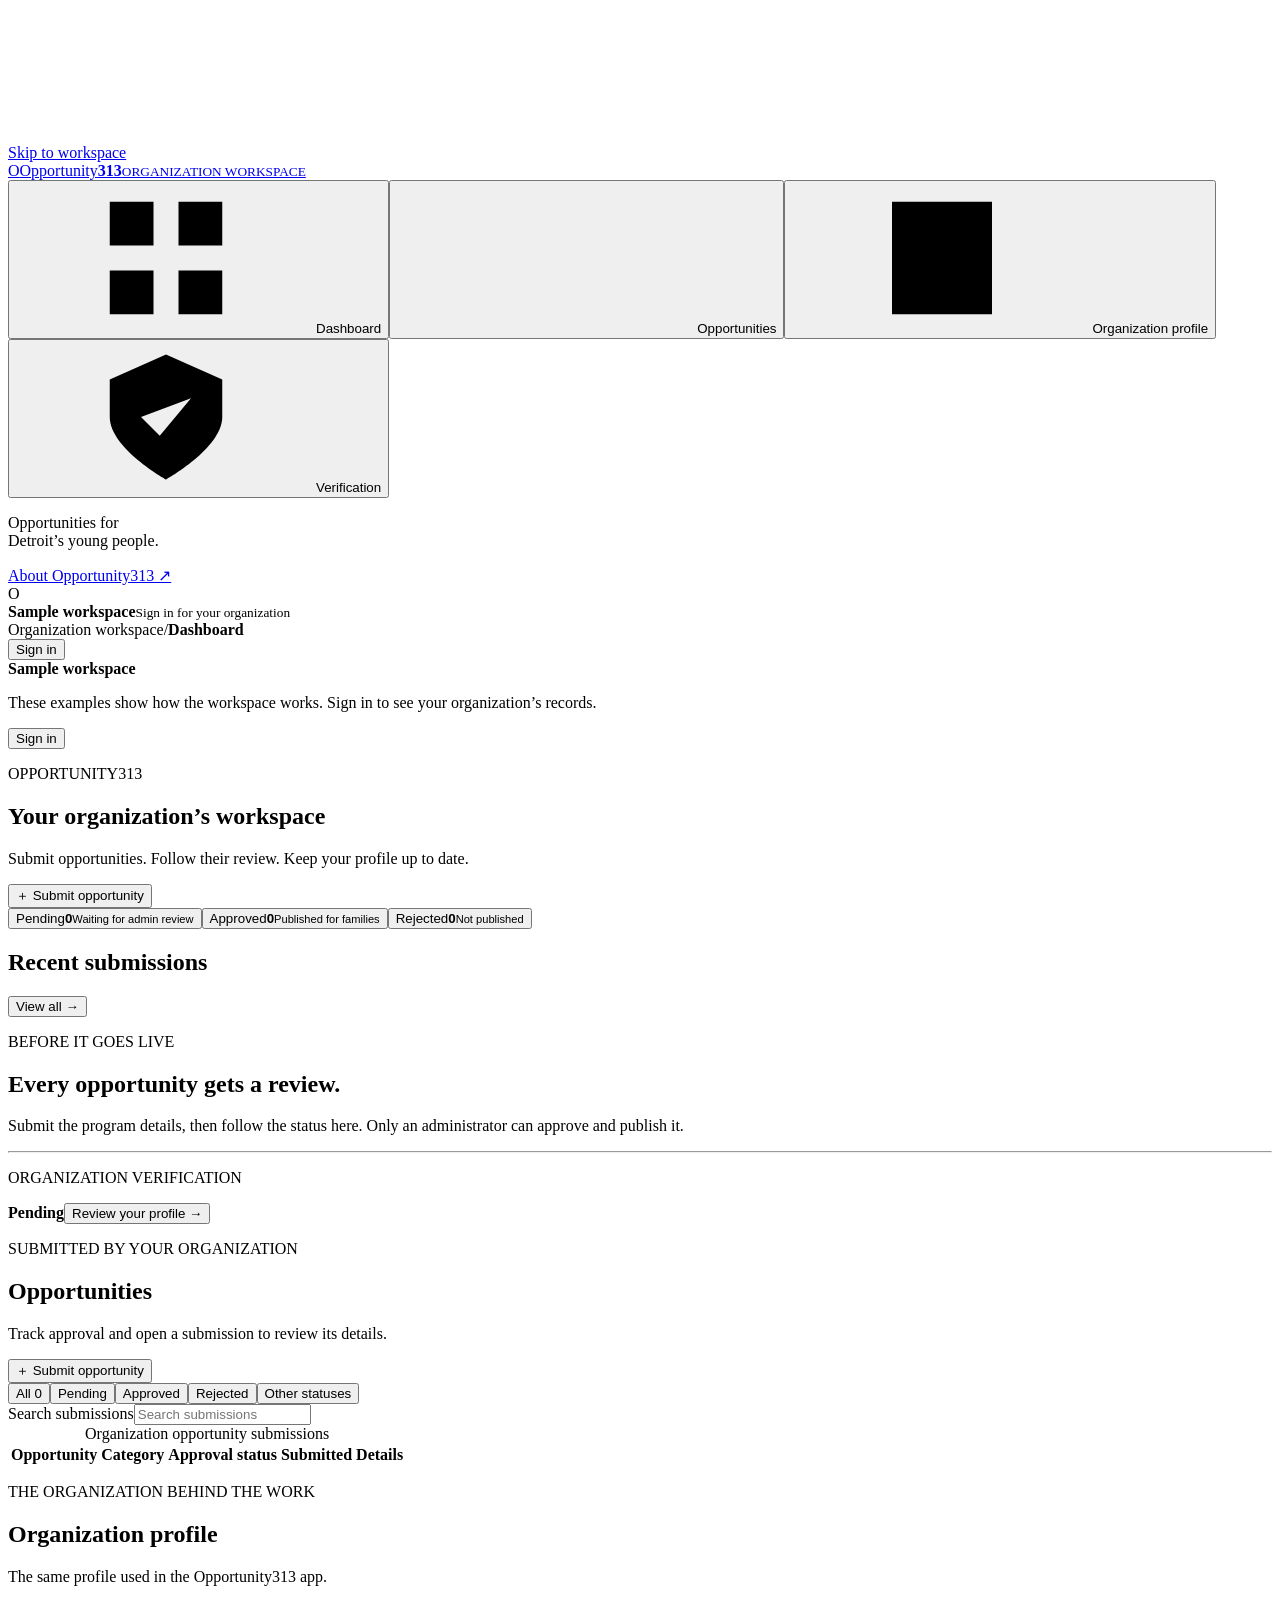
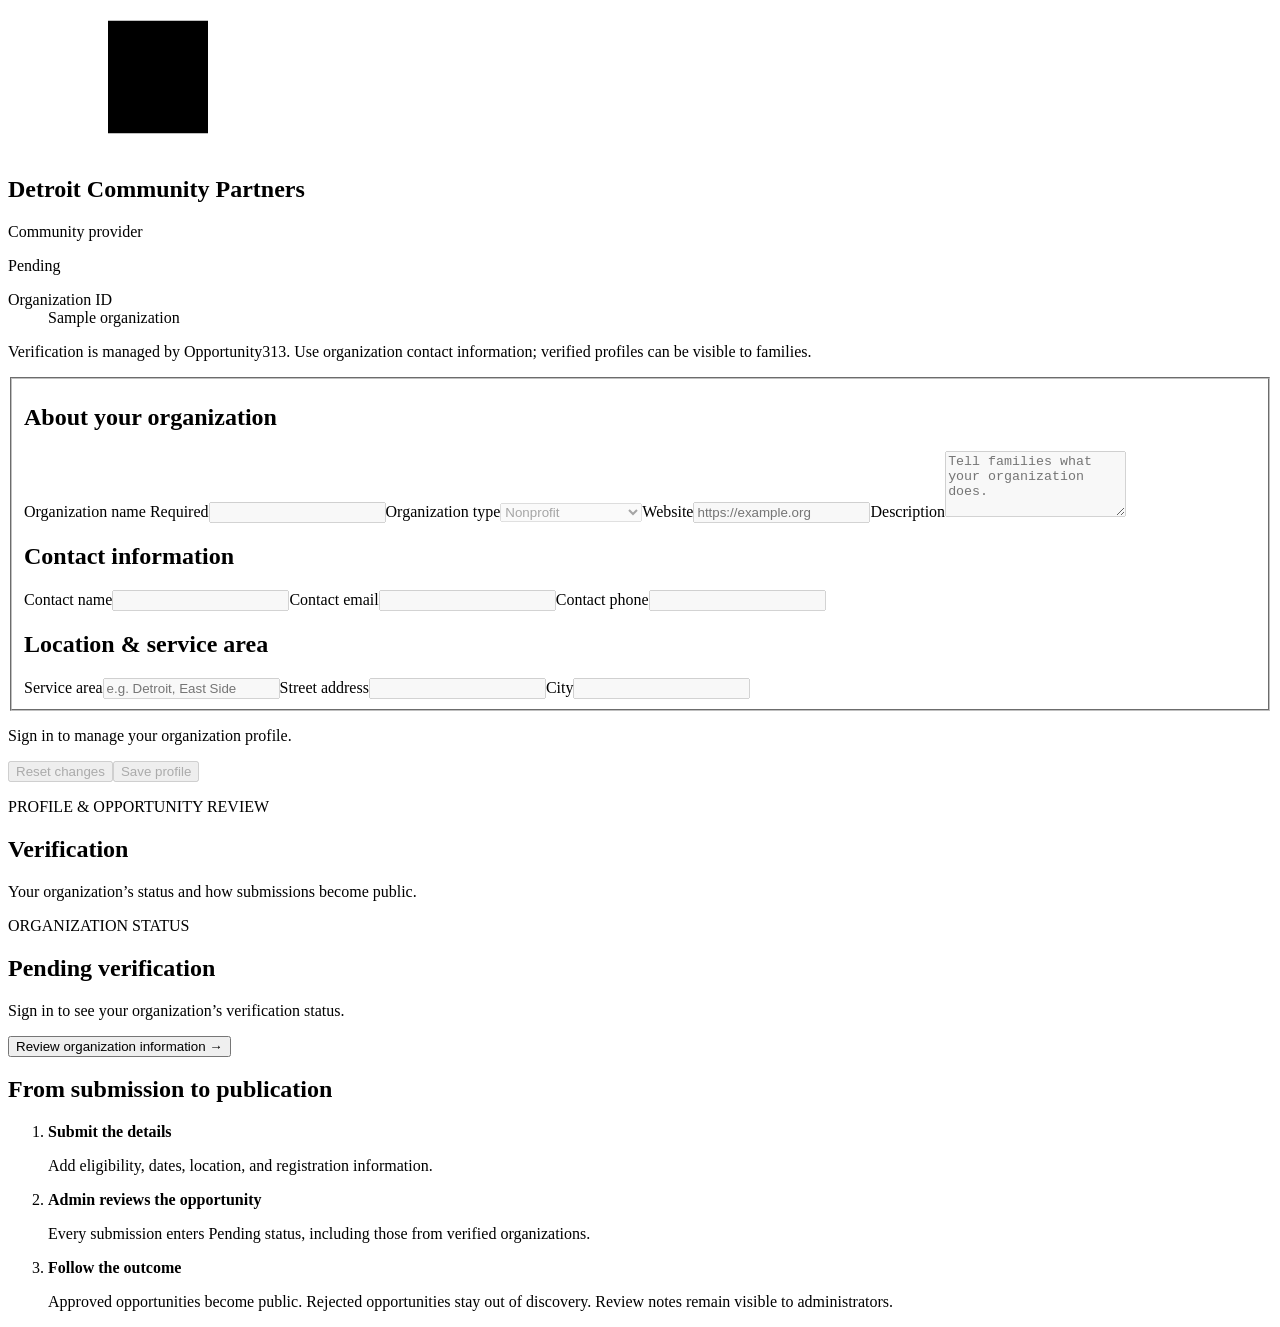
==== commit 4152b33b: "Build desktop Organization workspace at provider route" ====
--- a/website/provider/index.html
+++ b/website/provider/index.html
@@ -9,54 +9,45 @@
   <link rel="preconnect" href="https://fonts.googleapis.com">
   <link rel="preconnect" href="https://fonts.gstatic.com" crossorigin>
   <link href="https://fonts.googleapis.com/css2?family=DM+Sans:wght@400;500;600;700&family=Manrope:wght@500;600;700;800&display=swap" rel="stylesheet">
-  <link rel="stylesheet" href="./provider.css">
-  <script src="./provider.js" defer></script>
-  <title>Provider workspace · Opportunity313</title>
+  <link rel="stylesheet" href="/provider/provider.css">
+  <script src="/provider/provider.js" defer></script>
+  <title>Organization workspace · Opportunity313</title>
 </head>
 <body>
-  <a class="skip" href="#workspace">Skip to workspace</a>
-  <div class="app-shell">
-    <aside class="sidebar" aria-label="Provider workspace navigation">
-      <a class="brand" href="/" aria-label="Opportunity313 home"><span class="brand-mark">O</span><span>Opportunity<b>313</b><small>PROVIDER WORKSPACE</small></span></a>
-      <div class="sidebar-label">WORKSPACE</div>
-      <nav class="side-nav" aria-label="Sections">
-        <button class="nav-item active" data-view="overview" type="button"><span class="nav-icon">◫</span> Overview</button>
-        <button class="nav-item" data-view="opportunities" type="button"><span class="nav-icon">▤</span> Opportunities <span class="nav-count" id="nav-count">0</span></button>
-        <button class="nav-item" data-view="organization" type="button"><span class="nav-icon">⌂</span> Organization</button>
-        <button class="nav-item" data-view="verification" type="button"><span class="nav-icon">◈</span> Verification</button>
-      </nav>
-      <div class="sidebar-bottom">
-        <div class="help-card"><span class="help-spark">✳</span><b>Built for Detroit’s next generation.</b><p>Make it easier for families to find what you offer.</p><a href="/" target="_blank" rel="noopener">About Opportunity313 <span aria-hidden="true">↗</span></a></div>
-        <button class="account-chip" id="account-button" type="button"><span class="account-avatar" id="account-avatar">P</span><span><b id="account-name">Provider preview</b><small id="account-email">Preview workspace</small></span><span class="account-chevron">⌄</span></button>
-        <div class="account-menu" id="account-menu" hidden><button id="sign-out" type="button">Sign out</button></div>
-      </div>
-    </aside>
-
-    <main id="workspace" class="workspace">
-      <header class="topbar"><div class="topbar-crumb">Provider workspace <span>/</span> <strong id="crumb">Overview</strong></div><div class="topbar-actions"><span class="topbar-location">● &nbsp; Detroit, Michigan</span><button class="topbar-help" id="topbar-help" type="button" aria-label="About this workspace">?</button><button class="mobile-account" id="mobile-account" type="button">Account</button></div></header>
-      <div id="notice" class="notice" role="status" hidden></div>
-      <div class="preview-banner" id="preview-banner"><span>PREVIEW MODE</span><p>Explore the workspace with example content. Sign in to manage real opportunities.</p><button id="preview-signin" type="button">Sign in <span aria-hidden="true">→</span></button></div>
-
-      <section class="view active" id="view-overview" aria-labelledby="overview-title">
-        <div class="page-intro"><div><p class="eyebrow">YOUR IMPACT STARTS HERE</p><h1 id="overview-title">Good morning, <span id="greeting-name">Detroit</span><span class="period">.</span></h1><p class="page-subtitle">A home for the opportunities your organization brings to young people.</p></div><button class="button orange create-button" type="button">＋ &nbsp; Create opportunity</button></div>
-        <div class="hero-card"><div class="hero-card-copy"><span class="hero-overline">THE OPPORTUNITY313 NETWORK</span><h2>What you create here can change what’s next.</h2><p>Bring your programs, events, and experiences to Detroit families looking for their fit.</p><button class="hero-action create-button" type="button">Create an opportunity <span aria-hidden="true">↗</span></button></div><div class="hero-art" aria-hidden="true"><div class="art-disc"></div><span class="art-three">3</span><span class="art-one">1</span><span class="art-three-last">3</span><div class="art-star">✳</div></div></div>
-        <div class="section-row"><div><p class="eyebrow">AT A GLANCE</p><h2>Opportunity snapshot</h2></div><span class="section-caption" id="snapshot-caption">Your workspace, all in one place</span></div>
-        <div class="stats"><article class="stat"><span class="stat-icon peach">▤</span><span class="stat-label">Total opportunities</span><strong id="stat-total">0</strong><small>Created by your organization</small></article><article class="stat"><span class="stat-icon lavender">◷</span><span class="stat-label">Awaiting review</span><strong id="stat-pending">0</strong><small>With the Opportunity313 team</small></article><article class="stat"><span class="stat-icon mint">✓</span><span class="stat-label">Published</span><strong id="stat-published">0</strong><small>Visible to Detroit families</small></article></div>
-        <div class="overview-grid"><section class="panel recent-panel"><div class="panel-head"><div><p class="eyebrow">YOUR WORK</p><h2>Recent opportunities</h2></div><button class="text-button" data-view="opportunities" type="button">View all <span aria-hidden="true">→</span></button></div><div id="recent-list" class="recent-list"></div></section><section class="panel next-panel"><p class="eyebrow">WHAT’S NEXT</p><h2>From idea to impact.</h2><div class="step"><span>01</span><div><b>Create your opportunity</b><p>Add the details families need to decide.</p></div></div><div class="step"><span>02</span><div><b>Get a quick review</b><p>While your organization is pending verification, Admin reviews your submissions.</p></div></div><div class="step"><span>03</span><div><b>Reach Detroit families</b><p>Approved opportunities appear in the app.</p></div></div></section></div>
-      </section>
-
-      <section class="view" id="view-opportunities" aria-labelledby="opportunities-title"><div class="page-intro compact"><div><p class="eyebrow">MANAGE YOUR WORK</p><h1 id="opportunities-title">Opportunities<span class="period">.</span></h1><p class="page-subtitle">Create and track the programs you share with Detroit families.</p></div><button class="button orange create-button" type="button">＋ &nbsp; Create opportunity</button></div><div class="panel list-panel"><div class="list-toolbar"><div class="filter-group" aria-label="Filter opportunities"><button type="button" class="filter active" data-filter="all">All <span id="filter-all">0</span></button><button type="button" class="filter" data-filter="pending_review">Awaiting review</button><button type="button" class="filter" data-filter="published">Published</button><button type="button" class="filter" data-filter="draft">Drafts</button></div><label class="search-wrap"><span class="sr-only">Search opportunities</span><span aria-hidden="true">⌕</span><input id="opportunity-search" type="search" placeholder="Search opportunities"></label></div><div class="table-scroll"><table><thead><tr><th>OPPORTUNITY</th><th>CATEGORY</th><th>STATUS</th><th>CREATED</th><th></th></tr></thead><tbody id="opportunity-rows"></tbody></table></div><div id="opportunity-empty" class="empty-state" hidden><span>✳</span><h3>No opportunities here yet</h3><p>Start by sharing one great thing your organization offers.</p><button class="button orange create-button" type="button">Create opportunity</button></div></div></section>
-
-      <section class="view" id="view-organization" aria-labelledby="organization-title"><div class="page-intro compact"><div><p class="eyebrow">THE PEOPLE BEHIND THE WORK</p><h1 id="organization-title">Organization<span class="period">.</span></h1><p class="page-subtitle">The profile connected to your provider account.</p></div></div><div class="detail-grid"><section class="panel organization-card"><div class="org-logo">O<span>313</span></div><p class="eyebrow">ORGANIZATION PROFILE</p><h2 id="org-name">Your organization</h2><p id="org-description">Sign in to see your organization details.</p><dl><div><dt>Type</dt><dd id="org-type">—</dd></div><div><dt>Contact</dt><dd id="org-contact">—</dd></div><div><dt>Website</dt><dd id="org-website">—</dd></div></dl></section><section class="panel status-card"><span class="status-icon">◈</span><p class="eyebrow">VERIFICATION STATUS</p><h2 id="org-status-title">Verification in progress</h2><p id="org-status-copy">New organizations can share opportunities while verification is pending. Their submissions go through a quick Admin review.</p><button class="text-button" data-view="verification" type="button">How verification works <span aria-hidden="true">→</span></button></section></div></section>
-
-      <section class="view" id="view-verification" aria-labelledby="verification-title"><div class="page-intro compact"><div><p class="eyebrow">TRUST BUILT IN</p><h1 id="verification-title">Verification<span class="period">.</span></h1><p class="page-subtitle">A clear path to sharing trusted opportunities with Detroit families.</p></div></div><div class="detail-grid"><section class="panel verification-panel"><span class="verification-mark">◈</span><h2 id="verification-headline">Your organization’s status</h2><p id="verification-description">Sign in to check the status of your organization.</p><div class="verify-steps"><div><span>1</span><p><b>Create a provider account</b><small>Use your organization’s contact email.</small></p></div><div><span>2</span><p><b>Share organization details</b><small>Tell us who you are and what you offer.</small></p></div><div><span>3</span><p><b>Verify your organization</b><small>Registration or tax ID checks will be added here after a secure verification service is connected.</small></p></div></div></section><section class="panel review-panel"><p class="eyebrow">WHILE YOU WAIT</p><h2>Keep moving forward.</h2><p>You can submit opportunities while organization verification is pending. Admin reviews those opportunities before they reach families.</p><div class="review-callout">We are designing a quick review process so new providers can get started without a long delay.</div><button class="button navy create-button" type="button">Create an opportunity <span aria-hidden="true">→</span></button></section></div></section>
-    </main>
-  </div>
-
-  <dialog id="auth-dialog" class="dialog auth-dialog"><form method="dialog" class="dialog-close-row"><button type="submit" aria-label="Close sign-in dialog">×</button></form><div class="dialog-body"><span class="mini-brand">O<span>313</span></span><p class="eyebrow">WELCOME TO YOUR WORKSPACE</p><h2 id="auth-title">Sign in to Opportunity313.</h2><p id="auth-subtitle">Use your provider account to manage your organization’s opportunities.</p><div class="auth-tabs"><button id="tab-signin" class="active" type="button">Sign in</button><button id="tab-signup" type="button">Create account</button></div><form id="auth-form"><label>Email address<input name="email" type="email" autocomplete="email" required placeholder="you@organization.org"></label><label>Password<input name="password" type="password" autocomplete="current-password" minlength="8" required placeholder="Enter your password"></label><p id="auth-error" class="form-error" role="alert" hidden></p><button id="auth-submit" class="button orange full" type="submit">Sign in <span aria-hidden="true">→</span></button></form><p class="dialog-foot">Your account connects to the same Opportunity313 platform used in the mobile app.</p></div></dialog>
-
-  <dialog id="setup-dialog" class="dialog setup-dialog"><div class="dialog-body"><span class="mini-brand">O<span>313</span></span><p class="eyebrow">LET’S GET STARTED</p><h2>Add your organization.</h2><p>Tell us the basics. Your organization will begin in pending verification status.</p><form id="setup-form"><label>Organization name<input name="organization_name" required minlength="3" placeholder="Your organization"></label><label>Organization type<select name="requested_type" required><option value="nonprofit">Nonprofit</option><option value="community_provider">Community provider</option><option value="school">School</option><option value="youth_league">Youth league</option><option value="little_league">Little League</option><option value="athletics_host">Athletics host</option><option value="city_program">City program</option></select></label><label>What do you offer?<textarea name="organization_description" rows="3" placeholder="A short introduction to your work"></textarea></label><div class="form-note">Tax and registration IDs are not collected here yet. A secure verification check will be added before this step goes live.</div><p id="setup-error" class="form-error" role="alert" hidden></p><button class="button orange full" type="submit">Create organization <span aria-hidden="true">→</span></button></form><button id="setup-signout" class="subtle-button" type="button">Sign out</button></div></dialog>
-
-  <dialog id="opportunity-dialog" class="dialog editor-dialog"><div class="editor-head"><div><p class="eyebrow">NEW OPPORTUNITY</p><h2>Create something good.</h2><p>Give families the details they need to take the next step.</p></div><form method="dialog"><button type="submit" aria-label="Close editor">×</button></form></div><form id="opportunity-form" class="editor-form"><div class="form-section"><h3>About the opportunity</h3><div class="form-grid"><label class="span-two">Title<input name="title" required maxlength="120" placeholder="e.g. Future Builders Workshop"></label><label class="span-two">Description<textarea name="summary" required rows="4" placeholder="What will young people do and learn?"></textarea></label><label>Category<select name="category" required><option>Academic Support</option><option>Arts</option><option>Career Exploration</option><option>Career Readiness</option><option>College Readiness</option><option>Culinary</option><option>Entrepreneurship</option><option>Financial Literacy</option><option>Film</option><option>Health</option><option>Leadership</option><option>Media</option><option>Music</option><option>Science</option><option>Skilled Trades</option><option>Sports</option><option>Sustainability</option><option>Technology</option></select></label><label>Format<select name="opportunity_type" required><option>Workshop</option><option>Program</option><option>Camp</option><option>Internship</option><option>Event</option><option>Clinic</option><option>Competition</option></select></label></div></div><div class="form-section"><h3>Who it’s for</h3><div class="form-grid"><label>Minimum age<input name="age_min" type="number" min="0" max="24" placeholder="Any"></label><label>Maximum age<input name="age_max" type="number" min="0" max="24" placeholder="Any"></label><label>Minimum grade<input name="grade_min" type="number" min="0" max="16" placeholder="Any"></label><label>Maximum grade<input name="grade_max" type="number" min="0" max="16" placeholder="Any"></label><label>Eligibility<select name="gender_eligibility"><option value="all">All genders</option><option value="girls">Girls</option><option value="boys">Boys</option></select></label><label>Capacity<input name="capacity" type="number" min="1" placeholder="Optional"></label></div></div><div class="form-section"><h3>When and where</h3><div class="form-grid"><label>Start date & time<input name="starts_at" type="datetime-local" required></label><label>End date & time<input name="ends_at" type="datetime-local"></label><label>Application deadline<input name="deadline" type="datetime-local"></label><label>Location name<input name="location_name" required placeholder="e.g. Midtown Community Center"></label><label>Neighborhood<input name="neighborhood" placeholder="Optional"></label><label>Transportation notes<input name="transportation" placeholder="Optional"></label></div></div><div class="form-section"><h3>Registration & access</h3><div class="form-grid"><label>Registration link<input name="registration_url" type="url" placeholder="https://"></label><label>Cost in dollars<input name="cost" type="number" min="0" step="0.01" value="0"></label><label class="check-row"><input name="meals_provided" type="checkbox"> Meals provided</label><label>Accessibility details<input name="accessibility" placeholder="Optional"></label><label class="span-two">Parent requirements<input name="parent_requirements" placeholder="Optional"></label></div></div><p id="opportunity-error" class="form-error" role="alert" hidden></p><div class="editor-footer"><p>Submissions are reviewed before publication under the current backend workflow.</p><button class="button orange" type="submit">Submit for review <span aria-hidden="true">→</span></button></div></form></dialog>
-</body>
-</html>
+<a class="skip" href="#workspace">Skip to workspace</a><svg xmlns="http://www.w3.org/2000/svg" class="svg-library" aria-hidden="true"><symbol id="icon-dashboard" viewBox="0 0 24 24"><path d="M3 3h7v7H3zM14 3h7v7h-7zM3 14h7v7H3zM14 14h7v7h-7z"/></symbol><symbol id="icon-list" viewBox="0 0 24 24"><path d="M8 5h13M8 12h13M8 19h13M3 5h.01M3 12h.01M3 19h.01"/></symbol><symbol id="icon-building" viewBox="0 0 24 24"><path d="M4 21V3h16v18M1 21h22M9 21v-4h6v4M8 7h1M15 7h1M8 12h1M15 12h1"/></symbol><symbol id="icon-shield" viewBox="0 0 24 24"><path d="m12 2 9 4v6c0 5-9 10-9 10S3 17 3 12V6zM8 12l3 3 5-6"/></symbol></svg>
+<div class="app-shell">
+<aside class="sidebar" aria-label="Organization workspace">
+<a class="brand" href="/" aria-label="Opportunity313 home"><span class="brand-mark">O</span><span>Opportunity<b>313</b><small>ORGANIZATION WORKSPACE</small></span></a>
+<nav class="side-nav" aria-label="Workspace sections"><button class="nav-item active" data-view="overview" type="button" aria-current=page><svg class="icon" aria-hidden="true"><use href="#icon-dashboard"/></svg>Dashboard</button><button class="nav-item " data-view="opportunities" type="button" ><svg class="icon" aria-hidden="true"><use href="#icon-list"/></svg>Opportunities</button><button class="nav-item " data-view="organization" type="button" ><svg class="icon" aria-hidden="true"><use href="#icon-building"/></svg>Organization profile</button><button class="nav-item " data-view="verification" type="button" ><svg class="icon" aria-hidden="true"><use href="#icon-shield"/></svg>Verification</button></nav>
+<div class="sidebar-bottom"><p>Opportunities for<br>Detroit’s young people.</p><a href="/" target="_blank" rel="noopener">About Opportunity313 ↗</a><div class="account-summary"><span id="account-avatar" class="account-avatar">O</span><div><strong id="account-name">Sample workspace</strong><small id="account-email">Sign in for your organization</small></div></div></div>
+</aside>
+<main id="workspace" class="workspace" tabindex="-1">
+<header class="topbar"><div><span class="topbar-label">Organization workspace</span><span class="topbar-divider">/</span><strong id="crumb">Dashboard</strong></div><div class="topbar-actions"><button id="refresh-workspace" type="button" class="button secondary" hidden>Refresh</button><button id="account-action" type="button" class="button secondary">Sign in</button></div></header>
+<div id="notice" class="notice" role="status" hidden></div>
+<div id="load-status" class="load-status" role="status" hidden>Loading your workspace…</div>
+<div id="workspace-error" class="error-banner" role="alert" hidden><p id="workspace-error-message"></p><button id="retry-workspace" type="button" class="button secondary">Try again</button></div>
+<div id="preview-banner" class="preview-banner"><div><strong>Sample workspace</strong><p>These examples show how the workspace works. Sign in to see your organization’s records.</p></div><button id="preview-signin" type="button" class="button secondary">Sign in</button></div>
+<section class="view active" id="view-overview" aria-labelledby="overview-title">
+<div class="page-intro"><div><p class="eyebrow">OPPORTUNITY313</p><h1 id="overview-title">Your organization’s workspace</h1><p id="workspace-subtitle" class="page-subtitle">Submit opportunities. Follow their review. Keep your profile up to date.</p></div><button class="button orange create-button" type="button">＋ Submit opportunity</button></div>
+<div class="stats" aria-label="Submission status"><button class="stat" type="button" data-status="pending"><span class="stat-label"><i class="status-dot pending"></i>Pending</span><strong id="stat-pending">0</strong><small>Waiting for admin review</small></button><button class="stat" type="button" data-status="approved"><span class="stat-label"><i class="status-dot approved"></i>Approved</span><strong id="stat-approved">0</strong><small>Published for families</small></button><button class="stat" type="button" data-status="rejected"><span class="stat-label"><i class="status-dot rejected"></i>Rejected</span><strong id="stat-rejected">0</strong><small>Not published</small></button></div>
+<div class="overview-grid"><section class="panel recent-panel"><div class="panel-head"><h2>Recent submissions</h2><button class="text-button" data-view="opportunities" type="button">View all →</button></div><div id="recent-list"></div></section><aside class="review-note"><p class="eyebrow">BEFORE IT GOES LIVE</p><h2>Every opportunity gets a review.</h2><p>Submit the program details, then follow the status here. Only an administrator can approve and publish it.</p><hr><p class="meta-label">ORGANIZATION VERIFICATION</p><strong id="overview-verification">Pending</strong><button class="text-button" data-view="organization" type="button">Review your profile →</button></aside></div>
+</section>
+<section class="view" id="view-opportunities" aria-labelledby="opportunities-title">
+<div class="page-intro"><div><p class="eyebrow">SUBMITTED BY YOUR ORGANIZATION</p><h1 id="opportunities-title">Opportunities</h1><p class="page-subtitle">Track approval and open a submission to review its details.</p></div><button class="button orange create-button" type="button">＋ Submit opportunity</button></div>
+<div class="panel list-panel"><div class="list-toolbar"><div class="filter-group" aria-label="Filter submissions"><button class="filter active" type="button" data-filter="all" aria-pressed="true">All <span id="filter-all">0</span></button><button class="filter" type="button" data-filter="pending" aria-pressed="false">Pending</button><button class="filter" type="button" data-filter="approved" aria-pressed="false">Approved</button><button class="filter" type="button" data-filter="rejected" aria-pressed="false">Rejected</button><button class="filter" type="button" data-filter="other" aria-pressed="false">Other statuses</button></div><label class="search-wrap"><span class="sr-only">Search submissions</span><input id="opportunity-search" type="search" placeholder="Search submissions"></label></div><div class="table-scroll"><table><caption class="sr-only">Organization opportunity submissions</caption><thead><tr><th scope="col">Opportunity</th><th scope="col">Category</th><th scope="col">Approval status</th><th scope="col">Submitted</th><th scope="col"><span class="sr-only">Details</span></th></tr></thead><tbody id="opportunity-rows"></tbody></table></div><div id="opportunity-empty" class="empty-state" hidden><h2>No submissions yet</h2><p>Submit your first opportunity for admin review.</p><button class="button orange create-button" type="button">Submit opportunity</button></div></div>
+</section>
+<section class="view" id="view-organization" aria-labelledby="organization-title">
+<div class="page-intro"><div><p class="eyebrow">THE ORGANIZATION BEHIND THE WORK</p><h1 id="organization-title">Organization profile</h1><p class="page-subtitle">The same profile used in the Opportunity313 app.</p></div></div>
+<div class="profile-layout"><aside class="profile-summary"><div class="org-logo" aria-label="Organization logo placeholder"><svg class="icon" aria-hidden="true"><use href="#icon-building"/></svg></div><h2 id="org-name">Detroit Community Partners</h2><p id="org-type">Community provider</p><span id="org-verification" class="pill pending">Pending</span><dl><div><dt>Organization ID</dt><dd id="org-id">Sample organization</dd></div></dl><p>Verification is managed by Opportunity313. Use organization contact information; verified profiles can be visible to families.</p></aside>
+<form id="profile-form" class="profile-form">
+<fieldset id="profile-fields" disabled><section class="form-section"><h2>About your organization</h2><div class="form-grid"><label class="span-two">Organization name <span class="required-note">Required</span><input name="name" minlength="3" maxlength="200" required autocomplete="organization"></label><label>Organization type<select name="organization_type" required><option value="nonprofit">Nonprofit</option><option value="community_provider">Community provider</option><option value="school">School</option><option value="youth_league">Youth league</option><option value="little_league">Little League</option><option value="athletics_host">Athletics host</option><option value="city_program">City program</option></select></label><label>Website<input name="website" type="url" maxlength="2000" placeholder="https://example.org"></label><label class="span-two">Description<textarea name="description" rows="4" maxlength="2000" placeholder="Tell families what your organization does."></textarea></label></div></section>
+<section class="form-section"><h2>Contact information</h2><div class="form-grid"><label>Contact name<input name="contact_name" autocomplete="name" maxlength="2000"></label><label>Contact email<input name="contact_email" type="email" autocomplete="email" maxlength="2000"></label><label>Contact phone<input name="contact_phone" type="tel" autocomplete="tel" maxlength="2000"></label></div></section>
+<section class="form-section"><h2>Location & service area</h2><div class="form-grid"><label class="span-two">Service area<input name="service_area" maxlength="2000" placeholder="e.g. Detroit, East Side"></label><label>Street address<input name="address" autocomplete="street-address" maxlength="2000"></label><label>City<input name="city" autocomplete="address-level2" maxlength="2000"></label></div></section></fieldset>
+<p id="profile-error" class="form-error" role="alert" hidden></p><div class="profile-footer"><p id="profile-save-note">Sign in to manage your organization profile.</p><div><button id="profile-reset" class="button secondary" type="button" disabled>Reset changes</button><button id="profile-save" class="button orange" type="submit" disabled>Save profile</button></div></div></form></div>
+</section>
+<section class="view" id="view-verification" aria-labelledby="verification-title"><div class="page-intro"><div><p class="eyebrow">PROFILE & OPPORTUNITY REVIEW</p><h1 id="verification-title">Verification</h1><p class="page-subtitle">Your organization’s status and how submissions become public.</p></div></div><div class="verification-layout"><section class="panel"><p class="eyebrow">ORGANIZATION STATUS</p><h2 id="verification-headline">Pending verification</h2><p id="verification-description">Sign in to see your organization’s verification status.</p><button class="text-button" data-view="organization" type="button">Review organization information →</button></section><section class="review-process"><h2>From submission to publication</h2><ol><li><strong>Submit the details</strong><p>Add eligibility, dates, location, and registration information.</p></li><li><strong>Admin reviews the opportunity</strong><p>Every submission enters Pending status, including those from verified organizations.</p></li><li><strong>Follow the outcome</strong><p>Approved opportunities become public. Rejected opportunities stay out of discovery. Review notes remain visible to administrators.</p></li></ol></section></div></section>
+</main></div>
+<dialog id="auth-dialog" class="dialog auth-dialog" aria-labelledby="auth-title"><div class="dialog-head"><span class="mini-brand">Opportunity<b>313</b></span><button type="button" class="close-button" data-close="auth-dialog" aria-label="Close sign-in">×</button></div><div class="dialog-body"><h2 id="auth-title">Sign in to your workspace</h2><p id="auth-subtitle">Use the same Organization login as the iOS app.</p><div class="auth-tabs"><button id="tab-signin" class="active" type="button" aria-pressed="true">Sign in</button><button id="tab-signup" type="button" aria-pressed="false">Create account</button></div><form id="auth-form"><label>Email address<input name="email" type="email" autocomplete="email" required placeholder="you@organization.org"></label><label>Password<input name="password" type="password" autocomplete="current-password" required></label><p id="auth-error" class="form-error" role="alert" hidden></p><p id="confirmation-message" role="status" hidden></p><button id="auth-submit" class="button orange full" type="submit">Sign in</button></form><button id="resend-confirmation" class="text-button" type="button" hidden>Resend confirmation email</button><p class="dialog-foot">Creating an account registers you as an Organization. Parent, Youth, Admin, and Athletics accounts keep their existing experiences.</p></div></dialog>
+<dialog id="opportunity-dialog" class="dialog editor-dialog" aria-labelledby="opportunity-editor-title"><div class="editor-head"><div><p class="eyebrow">ADMIN REVIEW REQUIRED</p><h2 id="opportunity-editor-title">Submit an opportunity</h2><p>Give families the details they need to decide.</p></div><button type="button" class="close-button" data-close="opportunity-dialog" aria-label="Close submission editor">×</button></div><form id="opportunity-form" class="editor-form"><div class="form-section"><h3>About the opportunity</h3><div class="form-grid"><label class="span-two">Title<input name="title" required maxlength="120" placeholder="e.g. Future Builders Workshop"></label><label class="span-two">Description<textarea name="summary" required rows="4" placeholder="What will young people do and learn?"></textarea></label><label>Category<select name="category" required><option>Academic Support</option><option>Arts</option><option>Career Exploration</option><option>Career Readiness</option><option>College Readiness</option><option>Culinary</option><option>Entrepreneurship</option><option>Financial Literacy</option><option>Film</option><option>Health</option><option>Leadership</option><option>Media</option><option>Music</option><option>Science</option><option>Skilled Trades</option><option>Sports</option><option>Sustainability</option><option>Technology</option></select></label><label>Format<select name="opportunity_type" required><option>Workshop</option><option>Program</option><option>Camp</option><option>Internship</option><option>Event</option><option>Clinic</option><option>Competition</option></select></label></div></div><div class="form-section"><h3>Who it’s for</h3><div class="form-grid"><label>Minimum age<input name="age_min" type="number" min="0" max="24" placeholder="Any"></label><label>Maximum age<input name="age_max" type="number" min="0" max="24" placeholder="Any"></label><label>Minimum grade<input name="grade_min" type="number" min="0" max="16" placeholder="Any"></label><label>Maximum grade<input name="grade_max" type="number" min="0" max="16" placeholder="Any"></label><label>Eligibility<select name="gender_eligibility"><option value="all">All genders</option><option value="girls">Girls</option><option value="boys">Boys</option></select></label><label>Capacity<input name="capacity" type="number" min="1" placeholder="Optional"></label></div></div><div class="form-section"><h3>When and where</h3><div class="form-grid"><label>Start date & time (Detroit)<input name="starts_at" type="datetime-local" required></label><label>End date & time (Detroit)<input name="ends_at" type="datetime-local"></label><label>Application deadline (Detroit)<input name="deadline" type="datetime-local"></label><label>Location name<input name="location_name" required placeholder="e.g. Midtown Community Center"></label><label>Neighborhood<input name="neighborhood" placeholder="Optional"></label><label>Transportation notes<input name="transportation" placeholder="Optional"></label></div></div><div class="form-section"><h3>Registration & access</h3><div class="form-grid"><label>Registration link<input name="registration_url" type="url" placeholder="https://"></label><label>Cost in dollars<input name="cost" type="number" min="0" step="0.01" value="0"></label><label class="check-row"><input name="meals_provided" type="checkbox"> Meals provided</label><label>Accessibility details<input name="accessibility" placeholder="Optional"></label><label class="span-two">Parent requirements<input name="parent_requirements" placeholder="Optional"></label></div></div><p id="opportunity-error" class="form-error" role="alert" hidden></p><div class="editor-footer"><p>Every submission requires admin approval before it becomes public.</p><button class="button orange" type="submit">Submit for review <span aria-hidden="true">→</span></button></div></form></dialog>
+<dialog id="detail-dialog" class="dialog detail-dialog" aria-labelledby="detail-title"><div class="dialog-head"><span id="detail-status" class="pill"></span><button type="button" class="close-button" data-close="detail-dialog" aria-label="Close submission details">×</button></div><div class="dialog-body"><h2 id="detail-title"></h2><p id="detail-summary"></p><dl id="detail-fields" class="detail-fields"></dl><p class="form-note">Only an administrator can approve and publish this submission.</p></div></dialog>
+</body></html>
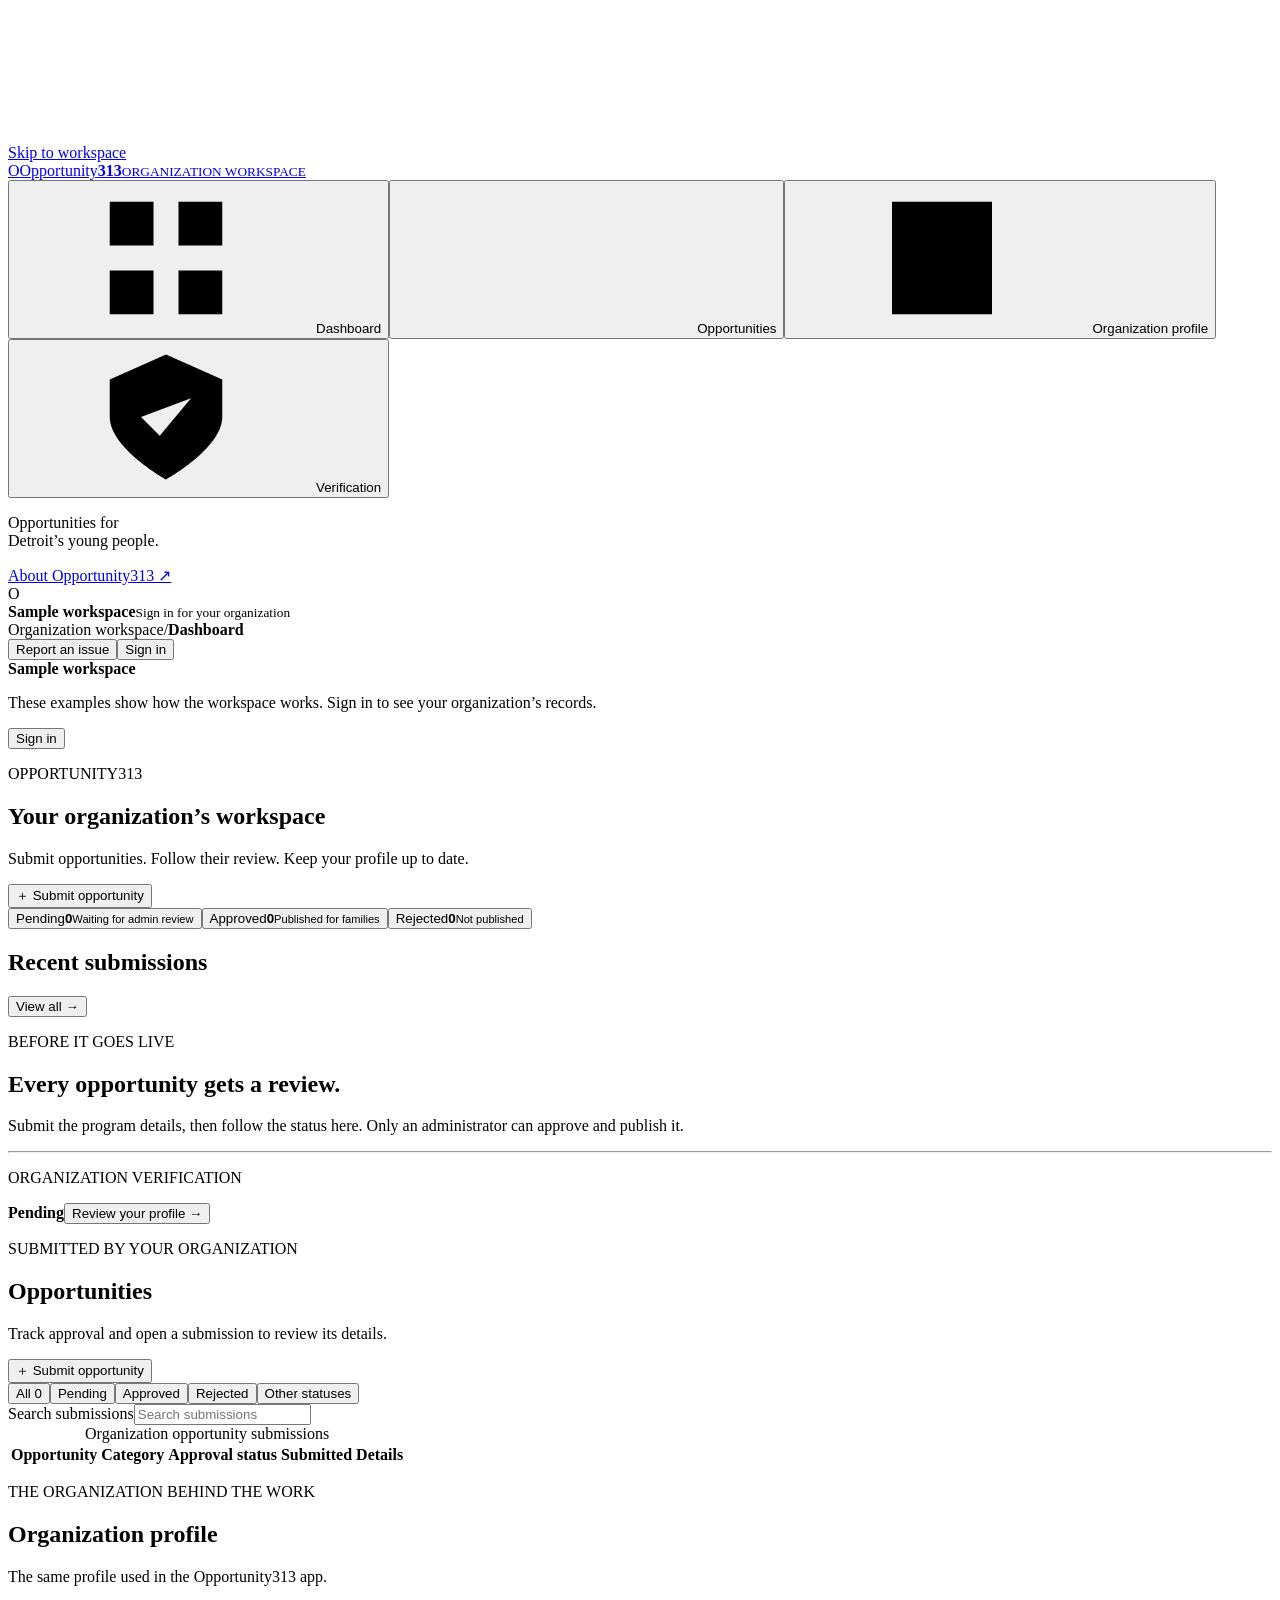
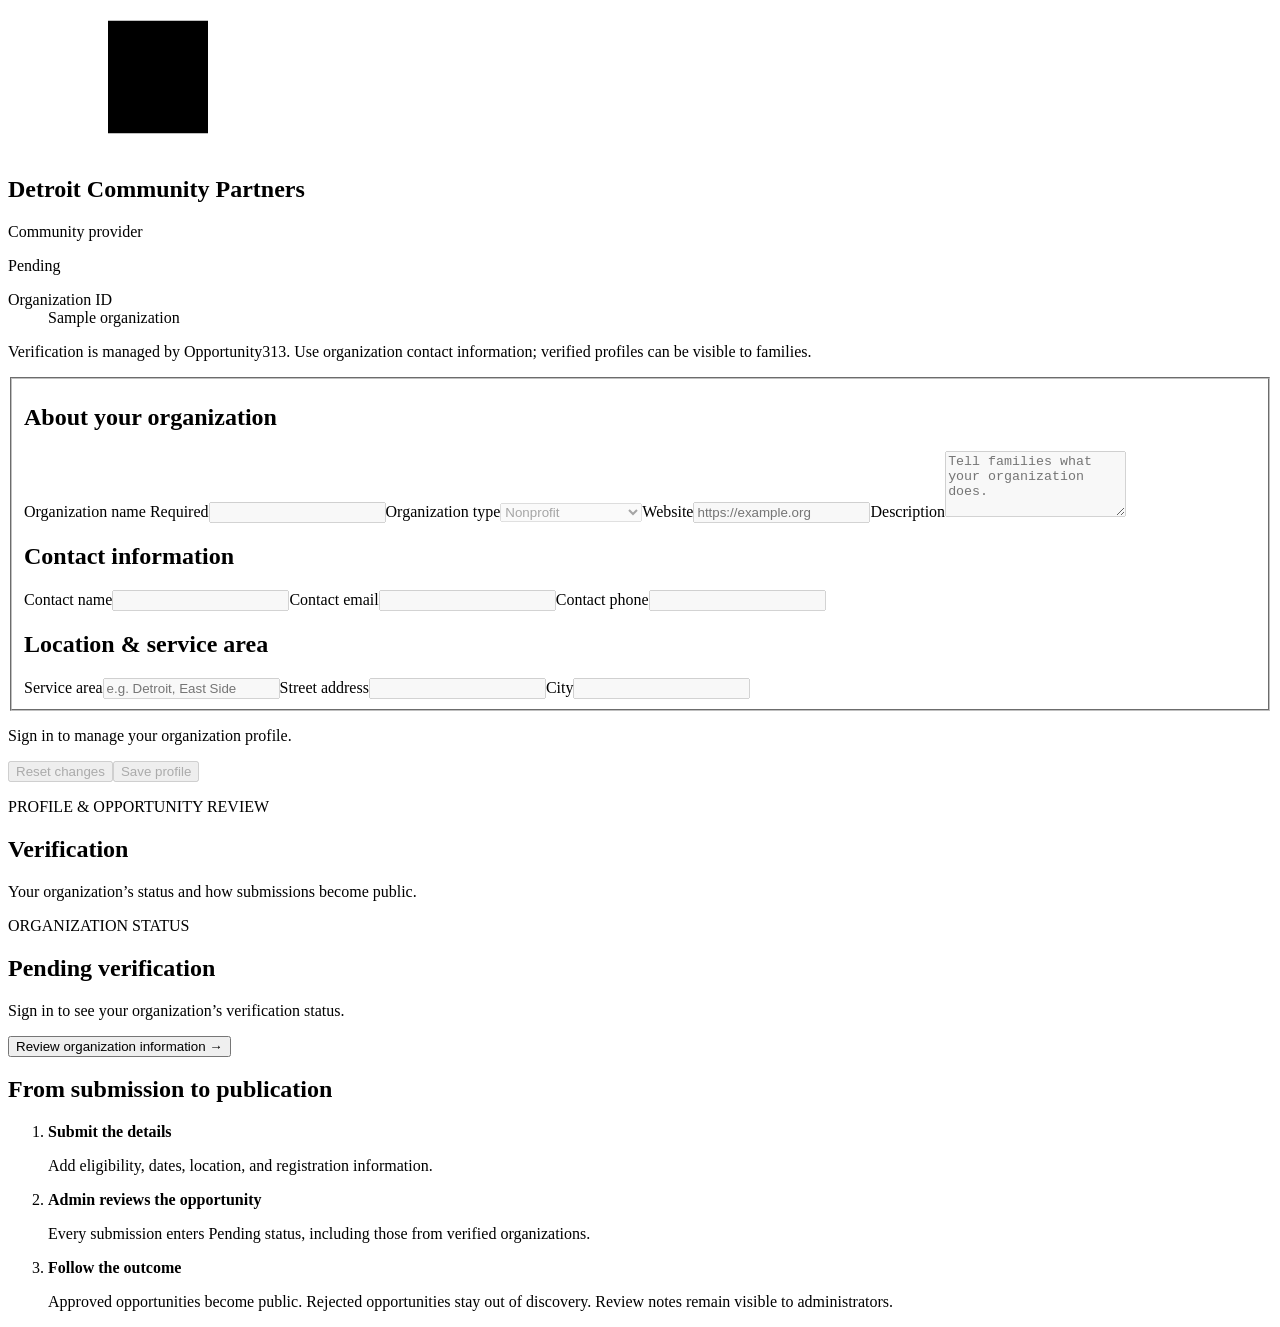
==== commit e2c9db3e: "Add private issue reporting and admin review workflow" ====
--- a/website/provider/index.html
+++ b/website/provider/index.html
@@ -10,7 +10,7 @@
   <link rel="preconnect" href="https://fonts.gstatic.com" crossorigin>
   <link href="https://fonts.googleapis.com/css2?family=DM+Sans:wght@400;500;600;700&family=Manrope:wght@500;600;700;800&display=swap" rel="stylesheet">
   <link rel="stylesheet" href="/provider/provider.css">
-  <script src="/provider/provider.js" defer></script>
+  <script src="/shared/auth.js" defer></script><script src="/provider/provider.js" defer></script>
   <title>Organization workspace · Opportunity313</title>
 </head>
 <body>
@@ -22,7 +22,7 @@
 <div class="sidebar-bottom"><p>Opportunities for<br>Detroit’s young people.</p><a href="/" target="_blank" rel="noopener">About Opportunity313 ↗</a><div class="account-summary"><span id="account-avatar" class="account-avatar">O</span><div><strong id="account-name">Sample workspace</strong><small id="account-email">Sign in for your organization</small></div></div></div>
 </aside>
 <main id="workspace" class="workspace" tabindex="-1">
-<header class="topbar"><div><span class="topbar-label">Organization workspace</span><span class="topbar-divider">/</span><strong id="crumb">Dashboard</strong></div><div class="topbar-actions"><button id="refresh-workspace" type="button" class="button secondary" hidden>Refresh</button><button id="account-action" type="button" class="button secondary">Sign in</button></div></header>
+<header class="topbar"><div><span class="topbar-label">Organization workspace</span><span class="topbar-divider">/</span><strong id="crumb">Dashboard</strong></div><div class="topbar-actions"><button id="refresh-workspace" type="button" class="button secondary" hidden>Refresh</button><button id="report-issue" type="button" class="button secondary">Report an issue</button><button id="account-action" type="button" class="button secondary">Sign in</button></div></header>
 <div id="notice" class="notice" role="status" hidden></div>
 <div id="load-status" class="load-status" role="status" hidden>Loading your workspace…</div>
 <div id="workspace-error" class="error-banner" role="alert" hidden><p id="workspace-error-message"></p><button id="retry-workspace" type="button" class="button secondary">Try again</button></div>
@@ -47,7 +47,8 @@
 </section>
 <section class="view" id="view-verification" aria-labelledby="verification-title"><div class="page-intro"><div><p class="eyebrow">PROFILE & OPPORTUNITY REVIEW</p><h1 id="verification-title">Verification</h1><p class="page-subtitle">Your organization’s status and how submissions become public.</p></div></div><div class="verification-layout"><section class="panel"><p class="eyebrow">ORGANIZATION STATUS</p><h2 id="verification-headline">Pending verification</h2><p id="verification-description">Sign in to see your organization’s verification status.</p><button class="text-button" data-view="organization" type="button">Review organization information →</button></section><section class="review-process"><h2>From submission to publication</h2><ol><li><strong>Submit the details</strong><p>Add eligibility, dates, location, and registration information.</p></li><li><strong>Admin reviews the opportunity</strong><p>Every submission enters Pending status, including those from verified organizations.</p></li><li><strong>Follow the outcome</strong><p>Approved opportunities become public. Rejected opportunities stay out of discovery. Review notes remain visible to administrators.</p></li></ol></section></div></section>
 </main></div>
-<dialog id="auth-dialog" class="dialog auth-dialog" aria-labelledby="auth-title"><div class="dialog-head"><span class="mini-brand">Opportunity<b>313</b></span><button type="button" class="close-button" data-close="auth-dialog" aria-label="Close sign-in">×</button></div><div class="dialog-body"><h2 id="auth-title">Sign in to your workspace</h2><p id="auth-subtitle">Use the same Organization login as the iOS app.</p><div class="auth-tabs"><button id="tab-signin" class="active" type="button" aria-pressed="true">Sign in</button><button id="tab-signup" type="button" aria-pressed="false">Create account</button></div><form id="auth-form"><label>Email address<input name="email" type="email" autocomplete="email" required placeholder="you@organization.org"></label><label>Password<input name="password" type="password" autocomplete="current-password" required></label><p id="auth-error" class="form-error" role="alert" hidden></p><p id="confirmation-message" role="status" hidden></p><button id="auth-submit" class="button orange full" type="submit">Sign in</button></form><button id="resend-confirmation" class="text-button" type="button" hidden>Resend confirmation email</button><p class="dialog-foot">Creating an account registers you as an Organization. Parent, Youth, Admin, and Athletics accounts keep their existing experiences.</p></div></dialog>
-<dialog id="opportunity-dialog" class="dialog editor-dialog" aria-labelledby="opportunity-editor-title"><div class="editor-head"><div><p class="eyebrow">ADMIN REVIEW REQUIRED</p><h2 id="opportunity-editor-title">Submit an opportunity</h2><p>Give families the details they need to decide.</p></div><button type="button" class="close-button" data-close="opportunity-dialog" aria-label="Close submission editor">×</button></div><form id="opportunity-form" class="editor-form"><div class="form-section"><h3>About the opportunity</h3><div class="form-grid"><label class="span-two">Title<input name="title" required maxlength="120" placeholder="e.g. Future Builders Workshop"></label><label class="span-two">Description<textarea name="summary" required rows="4" placeholder="What will young people do and learn?"></textarea></label><label>Category<select name="category" required><option>Academic Support</option><option>Arts</option><option>Career Exploration</option><option>Career Readiness</option><option>College Readiness</option><option>Culinary</option><option>Entrepreneurship</option><option>Financial Literacy</option><option>Film</option><option>Health</option><option>Leadership</option><option>Media</option><option>Music</option><option>Science</option><option>Skilled Trades</option><option>Sports</option><option>Sustainability</option><option>Technology</option></select></label><label>Format<select name="opportunity_type" required><option>Workshop</option><option>Program</option><option>Camp</option><option>Internship</option><option>Event</option><option>Clinic</option><option>Competition</option></select></label></div></div><div class="form-section"><h3>Who it’s for</h3><div class="form-grid"><label>Minimum age<input name="age_min" type="number" min="0" max="24" placeholder="Any"></label><label>Maximum age<input name="age_max" type="number" min="0" max="24" placeholder="Any"></label><label>Minimum grade<input name="grade_min" type="number" min="0" max="16" placeholder="Any"></label><label>Maximum grade<input name="grade_max" type="number" min="0" max="16" placeholder="Any"></label><label>Eligibility<select name="gender_eligibility"><option value="all">All genders</option><option value="girls">Girls</option><option value="boys">Boys</option></select></label><label>Capacity<input name="capacity" type="number" min="1" placeholder="Optional"></label></div></div><div class="form-section"><h3>When and where</h3><div class="form-grid"><label>Start date & time (Detroit)<input name="starts_at" type="datetime-local" required></label><label>End date & time (Detroit)<input name="ends_at" type="datetime-local"></label><label>Application deadline (Detroit)<input name="deadline" type="datetime-local"></label><label>Location name<input name="location_name" required placeholder="e.g. Midtown Community Center"></label><label>Neighborhood<input name="neighborhood" placeholder="Optional"></label><label>Transportation notes<input name="transportation" placeholder="Optional"></label></div></div><div class="form-section"><h3>Registration & access</h3><div class="form-grid"><label>Registration link<input name="registration_url" type="url" placeholder="https://"></label><label>Cost in dollars<input name="cost" type="number" min="0" step="0.01" value="0"></label><label class="check-row"><input name="meals_provided" type="checkbox"> Meals provided</label><label>Accessibility details<input name="accessibility" placeholder="Optional"></label><label class="span-two">Parent requirements<input name="parent_requirements" placeholder="Optional"></label></div></div><p id="opportunity-error" class="form-error" role="alert" hidden></p><div class="editor-footer"><p>Every submission requires admin approval before it becomes public.</p><button class="button orange" type="submit">Submit for review <span aria-hidden="true">→</span></button></div></form></dialog>
-<dialog id="detail-dialog" class="dialog detail-dialog" aria-labelledby="detail-title"><div class="dialog-head"><span id="detail-status" class="pill"></span><button type="button" class="close-button" data-close="detail-dialog" aria-label="Close submission details">×</button></div><div class="dialog-body"><h2 id="detail-title"></h2><p id="detail-summary"></p><dl id="detail-fields" class="detail-fields"></dl><p class="form-note">Only an administrator can approve and publish this submission.</p></div></dialog>
+<dialog id="auth-dialog" class="dialog auth-dialog" aria-labelledby="auth-title"><div class="dialog-head"><span class="mini-brand">Opportunity<b>313</b></span><button type="button" class="close-button" data-close="auth-dialog" aria-label="Close sign-in">×</button></div><div class="dialog-body"><h2 id="auth-title">Sign in to your workspace</h2><p id="auth-subtitle">Use the same Organization login as the iOS app.</p><div class="auth-tabs"><span class="active">Sign in</span><a id="tab-signup" href="/signup/provider/">Create account</a></div><form id="auth-form" method="post"><label>Email address<input name="email" type="email" autocomplete="email" required placeholder="you@organization.org"></label><label>Password<input name="password" type="password" autocomplete="current-password" required></label><p id="auth-error" class="form-error" role="alert" hidden></p><p id="confirmation-message" role="status" hidden></p><button id="auth-submit" class="button orange full" type="submit">Sign in</button></form><button id="resend-confirmation" class="text-button" type="button" hidden>Resend confirmation email</button><p class="dialog-foot">New here? Create a Provider account to set up your organization. <a href="/signup/parent/">Parents and guardians can sign up here.</a></p></div></dialog>
+<dialog id="opportunity-dialog" class="dialog editor-dialog" aria-labelledby="opportunity-editor-title"><div class="editor-head"><div><p class="eyebrow">ADMIN REVIEW REQUIRED</p><h2 id="opportunity-editor-title">Submit an opportunity</h2><p>Give families the details they need to decide.</p></div><button type="button" class="close-button" data-close="opportunity-dialog" aria-label="Close submission editor">×</button></div><form id="opportunity-form" class="editor-form"><div class="form-section"><h3>About the opportunity</h3><div class="form-grid"><label class="span-two">Title<input name="title" required maxlength="120" placeholder="e.g. Future Builders Workshop"></label><label class="span-two">Description<textarea name="summary" required rows="4" placeholder="What will young people do and learn?"></textarea></label><label>Category<select name="category" required><option>Academic Support</option><option>Arts</option><option>Career Exploration</option><option>Career Readiness</option><option>College Readiness</option><option>Culinary</option><option>Entrepreneurship</option><option>Financial Literacy</option><option>Film</option><option>Health</option><option>Leadership</option><option>Media</option><option>Music</option><option>Science</option><option>Skilled Trades</option><option>Sports</option><option>Sustainability</option><option>Technology</option></select></label><label>Format<select name="opportunity_type" required><option>Workshop</option><option>Program</option><option>Camp</option><option>Internship</option><option>Event</option><option>Clinic</option><option>Competition</option></select></label></div></div><div class="form-section"><h3>Who it’s for</h3><div class="form-grid"><label>Minimum age<input name="age_min" type="number" min="0" max="24" placeholder="Any"></label><label>Maximum age<input name="age_max" type="number" min="0" max="24" placeholder="Any"></label><label>Minimum grade<input name="grade_min" type="number" min="0" max="16" placeholder="Any"></label><label>Maximum grade<input name="grade_max" type="number" min="0" max="16" placeholder="Any"></label><label>Eligibility<select name="gender_eligibility"><option value="all">All genders</option><option value="girls">Girls</option><option value="boys">Boys</option></select></label><label>Capacity<input name="capacity" type="number" min="1" placeholder="Optional"></label></div></div><div class="form-section"><h3>When and where</h3><div class="form-grid"><label>Start date & time (Detroit)<input name="starts_at" type="datetime-local" required></label><label>End date & time (Detroit)<input name="ends_at" type="datetime-local"></label><label>Application deadline (Detroit)<input name="deadline" type="datetime-local"></label><label>Location name<input name="location_name" required placeholder="e.g. Midtown Community Center"></label><label>Neighborhood<input name="neighborhood" placeholder="Optional"></label><label>Transportation notes<input name="transportation" placeholder="Optional"></label></div></div><div class="form-section"><h3>Registration & access</h3><div class="form-grid"><label class="check-row"><input name="in_app" type="checkbox"> Accept free registrations in Opportunity313</label><label>Registration link<input name="registration_url" type="url" placeholder="https://"></label><label>Cost in dollars<input name="cost" type="number" min="0" step="0.01" value="0"></label><label class="check-row"><input name="meals_provided" type="checkbox"> Meals provided</label><label>Accessibility details<input name="accessibility" placeholder="Optional"></label><label class="span-two">Parent requirements<input name="parent_requirements" placeholder="Optional"></label></div></div><p id="opportunity-error" class="form-error" role="alert" hidden></p><div class="editor-footer"><p>Every submission requires admin approval before it becomes public.</p><button class="button orange" type="submit">Submit for review <span aria-hidden="true">→</span></button></div></form></dialog>
+<dialog id="detail-dialog" class="dialog detail-dialog" aria-labelledby="detail-title"><div class="dialog-head"><span id="detail-status" class="pill"></span><button type="button" class="close-button" data-close="detail-dialog" aria-label="Close submission details">×</button></div><div class="dialog-body"><h2 id="detail-title"></h2><p id="detail-summary"></p><dl id="detail-fields" class="detail-fields"></dl><section id="attendee-tools" hidden><h3>Attendees</h3><button type="button" id="load-attendees" class="button">Refresh attendees</button><p id="roster-summary" role="status"></p><div id="roster-list"></div><h3>Send an opportunity update</h3><p>Registered attendees and linked parents receive this message in the app. Share reminders or changes here; this does not edit the opportunity details.</p><form id="update-form" class="editor-form"><label>Update title<input name="title" required maxlength="120"></label><label>Message<textarea name="body" required maxlength="2000" rows="5"></textarea></label><p id="update-error" class="form-error" role="alert" hidden></p><button type="submit" class="button orange">Send update to registered families</button></form><p id="update-status" role="status"></p></section><p class="form-note">Only an administrator can approve and publish this submission.</p></div></dialog>
+<dialog id="support-dialog" class="dialog editor-dialog" aria-labelledby="support-title"><div class="editor-head"><h2 id="support-title">Report an issue</h2><button type="button" class="close-button" data-close="support-dialog" aria-label="Close issue reporting">×</button></div><div class="dialog-body"><p>Tell the Opportunity313 team what went wrong. Your reports and the team’s responses appear below.</p><form id="support-form" class="editor-form"><label>Category<select name="category"><option value="app">App or website problem</option><option value="account">Account or profile</option><option value="registration">Registration or ticket</option><option value="opportunity">Opportunity information</option><option value="other">Something else</option></select></label><label>Related opportunity<select name="opportunity_id" id="support-opportunity"><option value="">General issue</option></select></label><label>Short title<input name="title" required minlength="3" maxlength="120"></label><label>What happened?<textarea name="details" required minlength="10" maxlength="4000" rows="6" placeholder="Include the steps that led to the problem and what you expected."></textarea></label><p class="form-note">Please leave out passwords, access codes, ticket QR codes, and payment information.</p><p id="support-error" class="form-error" role="alert" hidden></p><button type="submit" class="button orange">Submit report</button><p id="support-status" role="status"></p></form><h3>My reports</h3><button id="refresh-reports" type="button" class="button secondary">Refresh reports</button><p id="reports-status" role="status"></p><div id="support-reports"></div></div></dialog>
 </body></html>
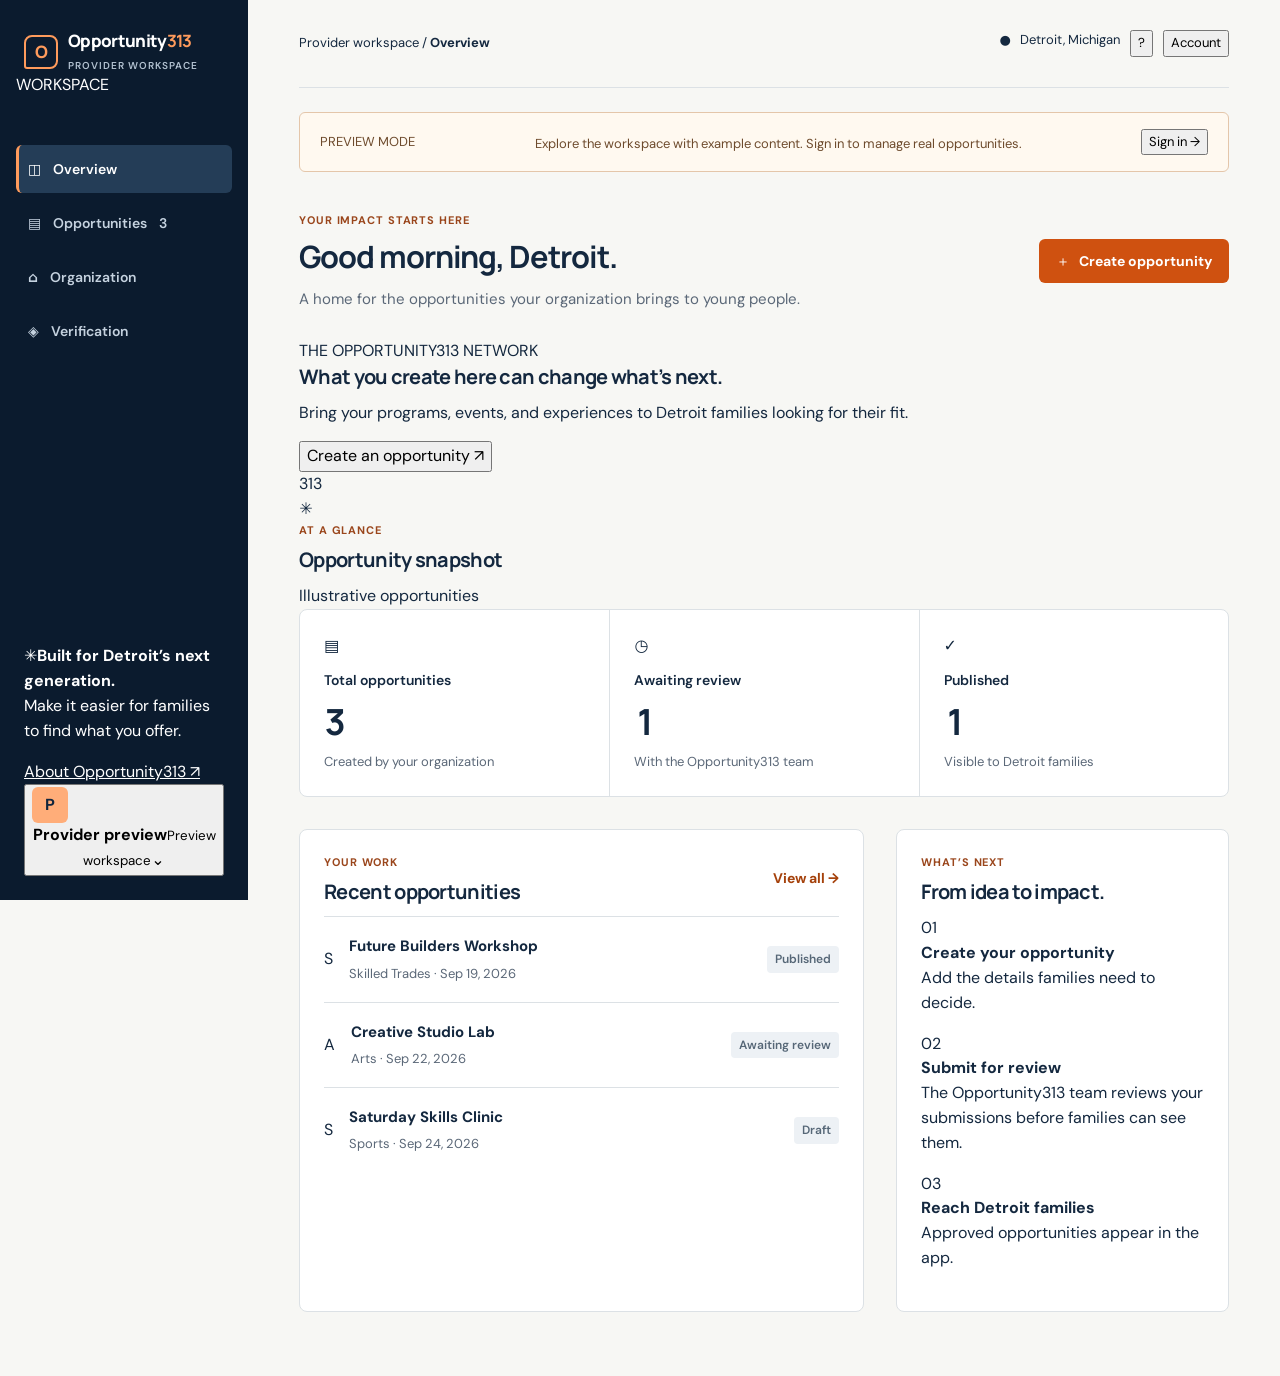
==== commit 8e153e48: "Center website copy on Detroit youth, families, and opportunity" ====
--- a/website/provider/index.html
+++ b/website/provider/index.html
@@ -9,46 +9,54 @@
   <link rel="preconnect" href="https://fonts.googleapis.com">
   <link rel="preconnect" href="https://fonts.gstatic.com" crossorigin>
   <link href="https://fonts.googleapis.com/css2?family=DM+Sans:wght@400;500;600;700&family=Manrope:wght@500;600;700;800&display=swap" rel="stylesheet">
-  <link rel="stylesheet" href="/provider/provider.css">
-  <script src="/shared/auth.js" defer></script><script src="/provider/provider.js" defer></script>
-  <title>Organization workspace · Opportunity313</title>
+  <link rel="stylesheet" href="./provider.css">
+  <script src="./provider.js" defer></script>
+  <title>Provider workspace · Opportunity313</title>
 </head>
 <body>
-<a class="skip" href="#workspace">Skip to workspace</a><svg xmlns="http://www.w3.org/2000/svg" class="svg-library" aria-hidden="true"><symbol id="icon-dashboard" viewBox="0 0 24 24"><path d="M3 3h7v7H3zM14 3h7v7h-7zM3 14h7v7H3zM14 14h7v7h-7z"/></symbol><symbol id="icon-list" viewBox="0 0 24 24"><path d="M8 5h13M8 12h13M8 19h13M3 5h.01M3 12h.01M3 19h.01"/></symbol><symbol id="icon-building" viewBox="0 0 24 24"><path d="M4 21V3h16v18M1 21h22M9 21v-4h6v4M8 7h1M15 7h1M8 12h1M15 12h1"/></symbol><symbol id="icon-shield" viewBox="0 0 24 24"><path d="m12 2 9 4v6c0 5-9 10-9 10S3 17 3 12V6zM8 12l3 3 5-6"/></symbol></svg>
-<div class="app-shell">
-<aside class="sidebar" aria-label="Organization workspace">
-<a class="brand" href="/" aria-label="Opportunity313 home"><span class="brand-mark">O</span><span>Opportunity<b>313</b><small>ORGANIZATION WORKSPACE</small></span></a>
-<nav class="side-nav" aria-label="Workspace sections"><button class="nav-item active" data-view="overview" type="button" aria-current=page><svg class="icon" aria-hidden="true"><use href="#icon-dashboard"/></svg>Dashboard</button><button class="nav-item " data-view="opportunities" type="button" ><svg class="icon" aria-hidden="true"><use href="#icon-list"/></svg>Opportunities</button><button class="nav-item " data-view="organization" type="button" ><svg class="icon" aria-hidden="true"><use href="#icon-building"/></svg>Organization profile</button><button class="nav-item " data-view="verification" type="button" ><svg class="icon" aria-hidden="true"><use href="#icon-shield"/></svg>Verification</button></nav>
-<div class="sidebar-bottom"><p>Opportunities for<br>Detroit’s young people.</p><a href="/" target="_blank" rel="noopener">About Opportunity313 ↗</a><div class="account-summary"><span id="account-avatar" class="account-avatar">O</span><div><strong id="account-name">Sample workspace</strong><small id="account-email">Sign in for your organization</small></div></div></div>
-</aside>
-<main id="workspace" class="workspace" tabindex="-1">
-<header class="topbar"><div><span class="topbar-label">Organization workspace</span><span class="topbar-divider">/</span><strong id="crumb">Dashboard</strong></div><div class="topbar-actions"><button id="refresh-workspace" type="button" class="button secondary" hidden>Refresh</button><button id="report-issue" type="button" class="button secondary">Report an issue</button><button id="account-action" type="button" class="button secondary">Sign in</button></div></header>
-<div id="notice" class="notice" role="status" hidden></div>
-<div id="load-status" class="load-status" role="status" hidden>Loading your workspace…</div>
-<div id="workspace-error" class="error-banner" role="alert" hidden><p id="workspace-error-message"></p><button id="retry-workspace" type="button" class="button secondary">Try again</button></div>
-<div id="preview-banner" class="preview-banner"><div><strong>Sample workspace</strong><p>These examples show how the workspace works. Sign in to see your organization’s records.</p></div><button id="preview-signin" type="button" class="button secondary">Sign in</button></div>
-<section class="view active" id="view-overview" aria-labelledby="overview-title">
-<div class="page-intro"><div><p class="eyebrow">OPPORTUNITY313</p><h1 id="overview-title">Your organization’s workspace</h1><p id="workspace-subtitle" class="page-subtitle">Submit opportunities. Follow their review. Keep your profile up to date.</p></div><button class="button orange create-button" type="button">＋ Submit opportunity</button></div>
-<div class="stats" aria-label="Submission status"><button class="stat" type="button" data-status="pending"><span class="stat-label"><i class="status-dot pending"></i>Pending</span><strong id="stat-pending">0</strong><small>Waiting for admin review</small></button><button class="stat" type="button" data-status="approved"><span class="stat-label"><i class="status-dot approved"></i>Approved</span><strong id="stat-approved">0</strong><small>Published for families</small></button><button class="stat" type="button" data-status="rejected"><span class="stat-label"><i class="status-dot rejected"></i>Rejected</span><strong id="stat-rejected">0</strong><small>Not published</small></button></div>
-<div class="overview-grid"><section class="panel recent-panel"><div class="panel-head"><h2>Recent submissions</h2><button class="text-button" data-view="opportunities" type="button">View all →</button></div><div id="recent-list"></div></section><aside class="review-note"><p class="eyebrow">BEFORE IT GOES LIVE</p><h2>Every opportunity gets a review.</h2><p>Submit the program details, then follow the status here. Only an administrator can approve and publish it.</p><hr><p class="meta-label">ORGANIZATION VERIFICATION</p><strong id="overview-verification">Pending</strong><button class="text-button" data-view="organization" type="button">Review your profile →</button></aside></div>
-</section>
-<section class="view" id="view-opportunities" aria-labelledby="opportunities-title">
-<div class="page-intro"><div><p class="eyebrow">SUBMITTED BY YOUR ORGANIZATION</p><h1 id="opportunities-title">Opportunities</h1><p class="page-subtitle">Track approval and open a submission to review its details.</p></div><button class="button orange create-button" type="button">＋ Submit opportunity</button></div>
-<div class="panel list-panel"><div class="list-toolbar"><div class="filter-group" aria-label="Filter submissions"><button class="filter active" type="button" data-filter="all" aria-pressed="true">All <span id="filter-all">0</span></button><button class="filter" type="button" data-filter="pending" aria-pressed="false">Pending</button><button class="filter" type="button" data-filter="approved" aria-pressed="false">Approved</button><button class="filter" type="button" data-filter="rejected" aria-pressed="false">Rejected</button><button class="filter" type="button" data-filter="other" aria-pressed="false">Other statuses</button></div><label class="search-wrap"><span class="sr-only">Search submissions</span><input id="opportunity-search" type="search" placeholder="Search submissions"></label></div><div class="table-scroll"><table><caption class="sr-only">Organization opportunity submissions</caption><thead><tr><th scope="col">Opportunity</th><th scope="col">Category</th><th scope="col">Approval status</th><th scope="col">Submitted</th><th scope="col"><span class="sr-only">Details</span></th></tr></thead><tbody id="opportunity-rows"></tbody></table></div><div id="opportunity-empty" class="empty-state" hidden><h2>No submissions yet</h2><p>Submit your first opportunity for admin review.</p><button class="button orange create-button" type="button">Submit opportunity</button></div></div>
-</section>
-<section class="view" id="view-organization" aria-labelledby="organization-title">
-<div class="page-intro"><div><p class="eyebrow">THE ORGANIZATION BEHIND THE WORK</p><h1 id="organization-title">Organization profile</h1><p class="page-subtitle">The same profile used in the Opportunity313 app.</p></div></div>
-<div class="profile-layout"><aside class="profile-summary"><div class="org-logo" aria-label="Organization logo placeholder"><svg class="icon" aria-hidden="true"><use href="#icon-building"/></svg></div><h2 id="org-name">Detroit Community Partners</h2><p id="org-type">Community provider</p><span id="org-verification" class="pill pending">Pending</span><dl><div><dt>Organization ID</dt><dd id="org-id">Sample organization</dd></div></dl><p>Verification is managed by Opportunity313. Use organization contact information; verified profiles can be visible to families.</p></aside>
-<form id="profile-form" class="profile-form">
-<fieldset id="profile-fields" disabled><section class="form-section"><h2>About your organization</h2><div class="form-grid"><label class="span-two">Organization name <span class="required-note">Required</span><input name="name" minlength="3" maxlength="200" required autocomplete="organization"></label><label>Organization type<select name="organization_type" required><option value="nonprofit">Nonprofit</option><option value="community_provider">Community provider</option><option value="school">School</option><option value="youth_league">Youth league</option><option value="little_league">Little League</option><option value="athletics_host">Athletics host</option><option value="city_program">City program</option></select></label><label>Website<input name="website" type="url" maxlength="2000" placeholder="https://example.org"></label><label class="span-two">Description<textarea name="description" rows="4" maxlength="2000" placeholder="Tell families what your organization does."></textarea></label></div></section>
-<section class="form-section"><h2>Contact information</h2><div class="form-grid"><label>Contact name<input name="contact_name" autocomplete="name" maxlength="2000"></label><label>Contact email<input name="contact_email" type="email" autocomplete="email" maxlength="2000"></label><label>Contact phone<input name="contact_phone" type="tel" autocomplete="tel" maxlength="2000"></label></div></section>
-<section class="form-section"><h2>Location & service area</h2><div class="form-grid"><label class="span-two">Service area<input name="service_area" maxlength="2000" placeholder="e.g. Detroit, East Side"></label><label>Street address<input name="address" autocomplete="street-address" maxlength="2000"></label><label>City<input name="city" autocomplete="address-level2" maxlength="2000"></label></div></section></fieldset>
-<p id="profile-error" class="form-error" role="alert" hidden></p><div class="profile-footer"><p id="profile-save-note">Sign in to manage your organization profile.</p><div><button id="profile-reset" class="button secondary" type="button" disabled>Reset changes</button><button id="profile-save" class="button orange" type="submit" disabled>Save profile</button></div></div></form></div>
-</section>
-<section class="view" id="view-verification" aria-labelledby="verification-title"><div class="page-intro"><div><p class="eyebrow">PROFILE & OPPORTUNITY REVIEW</p><h1 id="verification-title">Verification</h1><p class="page-subtitle">Your organization’s status and how submissions become public.</p></div></div><div class="verification-layout"><section class="panel"><p class="eyebrow">ORGANIZATION STATUS</p><h2 id="verification-headline">Pending verification</h2><p id="verification-description">Sign in to see your organization’s verification status.</p><button class="text-button" data-view="organization" type="button">Review organization information →</button></section><section class="review-process"><h2>From submission to publication</h2><ol><li><strong>Submit the details</strong><p>Add eligibility, dates, location, and registration information.</p></li><li><strong>Admin reviews the opportunity</strong><p>Every submission enters Pending status, including those from verified organizations.</p></li><li><strong>Follow the outcome</strong><p>Approved opportunities become public. Rejected opportunities stay out of discovery. Review notes remain visible to administrators.</p></li></ol></section></div></section>
-</main></div>
-<dialog id="auth-dialog" class="dialog auth-dialog" aria-labelledby="auth-title"><div class="dialog-head"><span class="mini-brand">Opportunity<b>313</b></span><button type="button" class="close-button" data-close="auth-dialog" aria-label="Close sign-in">×</button></div><div class="dialog-body"><h2 id="auth-title">Sign in to your workspace</h2><p id="auth-subtitle">Use the same Organization login as the iOS app.</p><div class="auth-tabs"><span class="active">Sign in</span><a id="tab-signup" href="/signup/provider/">Create account</a></div><form id="auth-form" method="post"><label>Email address<input name="email" type="email" autocomplete="email" required placeholder="you@organization.org"></label><label>Password<input name="password" type="password" autocomplete="current-password" required></label><p id="auth-error" class="form-error" role="alert" hidden></p><p id="confirmation-message" role="status" hidden></p><button id="auth-submit" class="button orange full" type="submit">Sign in</button></form><button id="resend-confirmation" class="text-button" type="button" hidden>Resend confirmation email</button><p class="dialog-foot">New here? Create a Provider account to set up your organization. <a href="/signup/parent/">Parents and guardians can sign up here.</a></p></div></dialog>
-<dialog id="opportunity-dialog" class="dialog editor-dialog" aria-labelledby="opportunity-editor-title"><div class="editor-head"><div><p class="eyebrow">ADMIN REVIEW REQUIRED</p><h2 id="opportunity-editor-title">Submit an opportunity</h2><p>Give families the details they need to decide.</p></div><button type="button" class="close-button" data-close="opportunity-dialog" aria-label="Close submission editor">×</button></div><form id="opportunity-form" class="editor-form"><div class="form-section"><h3>About the opportunity</h3><div class="form-grid"><label class="span-two">Title<input name="title" required maxlength="120" placeholder="e.g. Future Builders Workshop"></label><label class="span-two">Description<textarea name="summary" required rows="4" placeholder="What will young people do and learn?"></textarea></label><label>Category<select name="category" required><option>Academic Support</option><option>Arts</option><option>Career Exploration</option><option>Career Readiness</option><option>College Readiness</option><option>Culinary</option><option>Entrepreneurship</option><option>Financial Literacy</option><option>Film</option><option>Health</option><option>Leadership</option><option>Media</option><option>Music</option><option>Science</option><option>Skilled Trades</option><option>Sports</option><option>Sustainability</option><option>Technology</option></select></label><label>Format<select name="opportunity_type" required><option>Workshop</option><option>Program</option><option>Camp</option><option>Internship</option><option>Event</option><option>Clinic</option><option>Competition</option></select></label></div></div><div class="form-section"><h3>Who it’s for</h3><div class="form-grid"><label>Minimum age<input name="age_min" type="number" min="0" max="24" placeholder="Any"></label><label>Maximum age<input name="age_max" type="number" min="0" max="24" placeholder="Any"></label><label>Minimum grade<input name="grade_min" type="number" min="0" max="16" placeholder="Any"></label><label>Maximum grade<input name="grade_max" type="number" min="0" max="16" placeholder="Any"></label><label>Eligibility<select name="gender_eligibility"><option value="all">All genders</option><option value="girls">Girls</option><option value="boys">Boys</option></select></label><label>Capacity<input name="capacity" type="number" min="1" placeholder="Optional"></label></div></div><div class="form-section"><h3>When and where</h3><div class="form-grid"><label>Start date & time (Detroit)<input name="starts_at" type="datetime-local" required></label><label>End date & time (Detroit)<input name="ends_at" type="datetime-local"></label><label>Application deadline (Detroit)<input name="deadline" type="datetime-local"></label><label>Location name<input name="location_name" required placeholder="e.g. Midtown Community Center"></label><label>Neighborhood<input name="neighborhood" placeholder="Optional"></label><label>Transportation notes<input name="transportation" placeholder="Optional"></label></div></div><div class="form-section"><h3>Registration & access</h3><div class="form-grid"><label class="check-row"><input name="in_app" type="checkbox"> Accept free registrations in Opportunity313</label><label>Registration link<input name="registration_url" type="url" placeholder="https://"></label><label>Cost in dollars<input name="cost" type="number" min="0" step="0.01" value="0"></label><label class="check-row"><input name="meals_provided" type="checkbox"> Meals provided</label><label>Accessibility details<input name="accessibility" placeholder="Optional"></label><label class="span-two">Parent requirements<input name="parent_requirements" placeholder="Optional"></label></div></div><p id="opportunity-error" class="form-error" role="alert" hidden></p><div class="editor-footer"><p>Every submission requires admin approval before it becomes public.</p><button class="button orange" type="submit">Submit for review <span aria-hidden="true">→</span></button></div></form></dialog>
-<dialog id="detail-dialog" class="dialog detail-dialog" aria-labelledby="detail-title"><div class="dialog-head"><span id="detail-status" class="pill"></span><button type="button" class="close-button" data-close="detail-dialog" aria-label="Close submission details">×</button></div><div class="dialog-body"><h2 id="detail-title"></h2><p id="detail-summary"></p><dl id="detail-fields" class="detail-fields"></dl><section id="attendee-tools" hidden><h3>Attendees</h3><button type="button" id="load-attendees" class="button">Refresh attendees</button><p id="roster-summary" role="status"></p><div id="roster-list"></div><h3>Send an opportunity update</h3><p>Registered attendees and linked parents receive this message in the app. Share reminders or changes here; this does not edit the opportunity details.</p><form id="update-form" class="editor-form"><label>Update title<input name="title" required maxlength="120"></label><label>Message<textarea name="body" required maxlength="2000" rows="5"></textarea></label><p id="update-error" class="form-error" role="alert" hidden></p><button type="submit" class="button orange">Send update to registered families</button></form><p id="update-status" role="status"></p></section><p class="form-note">Only an administrator can approve and publish this submission.</p></div></dialog>
-<dialog id="support-dialog" class="dialog editor-dialog" aria-labelledby="support-title"><div class="editor-head"><h2 id="support-title">Report an issue</h2><button type="button" class="close-button" data-close="support-dialog" aria-label="Close issue reporting">×</button></div><div class="dialog-body"><p>Tell the Opportunity313 team what went wrong. Your reports and the team’s responses appear below.</p><form id="support-form" class="editor-form"><label>Category<select name="category"><option value="app">App or website problem</option><option value="account">Account or profile</option><option value="registration">Registration or ticket</option><option value="opportunity">Opportunity information</option><option value="other">Something else</option></select></label><label>Related opportunity<select name="opportunity_id" id="support-opportunity"><option value="">General issue</option></select></label><label>Short title<input name="title" required minlength="3" maxlength="120"></label><label>What happened?<textarea name="details" required minlength="10" maxlength="4000" rows="6" placeholder="Include the steps that led to the problem and what you expected."></textarea></label><p class="form-note">Please leave out passwords, access codes, ticket QR codes, and payment information.</p><p id="support-error" class="form-error" role="alert" hidden></p><button type="submit" class="button orange">Submit report</button><p id="support-status" role="status"></p></form><h3>My reports</h3><button id="refresh-reports" type="button" class="button secondary">Refresh reports</button><p id="reports-status" role="status"></p><div id="support-reports"></div></div></dialog>
-</body></html>+  <a class="skip" href="#workspace">Skip to workspace</a>
+  <div class="app-shell">
+    <aside class="sidebar" aria-label="Provider workspace navigation">
+      <a class="brand" href="/" aria-label="Opportunity313 home"><span class="brand-mark">O</span><span>Opportunity<b>313</b><small>PROVIDER WORKSPACE</small></span></a>
+      <div class="sidebar-label">WORKSPACE</div>
+      <nav class="side-nav" aria-label="Sections">
+        <button class="nav-item active" data-view="overview" type="button"><span class="nav-icon">◫</span> Overview</button>
+        <button class="nav-item" data-view="opportunities" type="button"><span class="nav-icon">▤</span> Opportunities <span class="nav-count" id="nav-count">0</span></button>
+        <button class="nav-item" data-view="organization" type="button"><span class="nav-icon">⌂</span> Organization</button>
+        <button class="nav-item" data-view="verification" type="button"><span class="nav-icon">◈</span> Verification</button>
+      </nav>
+      <div class="sidebar-bottom">
+        <div class="help-card"><span class="help-spark">✳</span><b>Built for Detroit’s next generation.</b><p>Make it easier for families to find what you offer.</p><a href="/" target="_blank" rel="noopener">About Opportunity313 <span aria-hidden="true">↗</span></a></div>
+        <button class="account-chip" id="account-button" type="button"><span class="account-avatar" id="account-avatar">P</span><span><b id="account-name">Provider preview</b><small id="account-email">Preview workspace</small></span><span class="account-chevron">⌄</span></button>
+        <div class="account-menu" id="account-menu" hidden><button id="sign-out" type="button">Sign out</button></div>
+      </div>
+    </aside>
+
+    <main id="workspace" class="workspace">
+      <header class="topbar"><div class="topbar-crumb">Provider workspace <span>/</span> <strong id="crumb">Overview</strong></div><div class="topbar-actions"><span class="topbar-location">● &nbsp; Detroit, Michigan</span><button class="topbar-help" id="topbar-help" type="button" aria-label="About this workspace">?</button><button class="mobile-account" id="mobile-account" type="button">Account</button></div></header>
+      <div id="notice" class="notice" role="status" hidden></div>
+      <div class="preview-banner" id="preview-banner"><span>PREVIEW MODE</span><p>Explore the workspace with example content. Sign in to manage real opportunities.</p><button id="preview-signin" type="button">Sign in <span aria-hidden="true">→</span></button></div>
+
+      <section class="view active" id="view-overview" aria-labelledby="overview-title">
+        <div class="page-intro"><div><p class="eyebrow">YOUR IMPACT STARTS HERE</p><h1 id="overview-title">Good morning, <span id="greeting-name">Detroit</span><span class="period">.</span></h1><p class="page-subtitle">A home for the opportunities your organization brings to young people.</p></div><button class="button orange create-button" type="button">＋ &nbsp; Create opportunity</button></div>
+        <div class="hero-card"><div class="hero-card-copy"><span class="hero-overline">THE OPPORTUNITY313 NETWORK</span><h2>What you create here can change what’s next.</h2><p>Bring your programs, events, and experiences to Detroit families looking for their fit.</p><button class="hero-action create-button" type="button">Create an opportunity <span aria-hidden="true">↗</span></button></div><div class="hero-art" aria-hidden="true"><div class="art-disc"></div><span class="art-three">3</span><span class="art-one">1</span><span class="art-three-last">3</span><div class="art-star">✳</div></div></div>
+        <div class="section-row"><div><p class="eyebrow">AT A GLANCE</p><h2>Opportunity snapshot</h2></div><span class="section-caption" id="snapshot-caption">Your workspace, all in one place</span></div>
+        <div class="stats"><article class="stat"><span class="stat-icon peach">▤</span><span class="stat-label">Total opportunities</span><strong id="stat-total">0</strong><small>Created by your organization</small></article><article class="stat"><span class="stat-icon lavender">◷</span><span class="stat-label">Awaiting review</span><strong id="stat-pending">0</strong><small>With the Opportunity313 team</small></article><article class="stat"><span class="stat-icon mint">✓</span><span class="stat-label">Published</span><strong id="stat-published">0</strong><small>Visible to Detroit families</small></article></div>
+        <div class="overview-grid"><section class="panel recent-panel"><div class="panel-head"><div><p class="eyebrow">YOUR WORK</p><h2>Recent opportunities</h2></div><button class="text-button" data-view="opportunities" type="button">View all <span aria-hidden="true">→</span></button></div><div id="recent-list" class="recent-list"></div></section><section class="panel next-panel"><p class="eyebrow">WHAT’S NEXT</p><h2>From idea to impact.</h2><div class="step"><span>01</span><div><b>Create your opportunity</b><p>Add the details families need to decide.</p></div></div><div class="step"><span>02</span><div><b>Submit for review</b><p>The Opportunity313 team reviews your submissions before families can see them.</p></div></div><div class="step"><span>03</span><div><b>Reach Detroit families</b><p>Approved opportunities appear in the app.</p></div></div></section></div>
+      </section>
+
+      <section class="view" id="view-opportunities" aria-labelledby="opportunities-title"><div class="page-intro compact"><div><p class="eyebrow">MANAGE YOUR WORK</p><h1 id="opportunities-title">Opportunities<span class="period">.</span></h1><p class="page-subtitle">Create and track the programs you share with Detroit families.</p></div><button class="button orange create-button" type="button">＋ &nbsp; Create opportunity</button></div><div class="panel list-panel"><div class="list-toolbar"><div class="filter-group" aria-label="Filter opportunities"><button type="button" class="filter active" data-filter="all">All <span id="filter-all">0</span></button><button type="button" class="filter" data-filter="pending_review">Awaiting review</button><button type="button" class="filter" data-filter="published">Published</button><button type="button" class="filter" data-filter="draft">Drafts</button></div><label class="search-wrap"><span class="sr-only">Search opportunities</span><span aria-hidden="true">⌕</span><input id="opportunity-search" type="search" placeholder="Search opportunities"></label></div><div class="table-scroll"><table><thead><tr><th>OPPORTUNITY</th><th>CATEGORY</th><th>STATUS</th><th>CREATED</th><th></th></tr></thead><tbody id="opportunity-rows"></tbody></table></div><div id="opportunity-empty" class="empty-state" hidden><span>✳</span><h3>No opportunities here yet</h3><p>Start by sharing one great thing your organization offers.</p><button class="button orange create-button" type="button">Create opportunity</button></div></div></section>
+
+      <section class="view" id="view-organization" aria-labelledby="organization-title"><div class="page-intro compact"><div><p class="eyebrow">THE PEOPLE BEHIND THE WORK</p><h1 id="organization-title">Organization<span class="period">.</span></h1><p class="page-subtitle">The profile connected to your provider account.</p></div></div><div class="detail-grid"><section class="panel organization-card"><div class="org-logo">O<span>313</span></div><p class="eyebrow">ORGANIZATION PROFILE</p><h2 id="org-name">Your organization</h2><p id="org-description">Sign in to see your organization details.</p><dl><div><dt>Type</dt><dd id="org-type">—</dd></div><div><dt>Contact</dt><dd id="org-contact">—</dd></div><div><dt>Website</dt><dd id="org-website">—</dd></div></dl></section><section class="panel status-card"><span class="status-icon">◈</span><p class="eyebrow">VERIFICATION STATUS</p><h2 id="org-status-title">Verification in progress</h2><p id="org-status-copy">New organizations can share opportunities while verification is pending. The Opportunity313 team reviews their submissions before publication.</p><button class="text-button" data-view="verification" type="button">How verification works <span aria-hidden="true">→</span></button></section></div></section>
+
+      <section class="view" id="view-verification" aria-labelledby="verification-title"><div class="page-intro compact"><div><p class="eyebrow">TRUST BUILT IN</p><h1 id="verification-title">Verification<span class="period">.</span></h1><p class="page-subtitle">A clear path to sharing trusted opportunities with Detroit families.</p></div></div><div class="detail-grid"><section class="panel verification-panel"><span class="verification-mark">◈</span><h2 id="verification-headline">Your organization’s status</h2><p id="verification-description">Sign in to check the status of your organization.</p><div class="verify-steps"><div><span>1</span><p><b>Create a provider account</b><small>Use your organization’s contact email.</small></p></div><div><span>2</span><p><b>Share organization details</b><small>Tell us who you are and what you offer.</small></p></div><div><span>3</span><p><b>Verify your organization</b><small>Organization verification is not available here yet. You can still submit opportunities for review.</small></p></div></div></section><section class="panel review-panel"><p class="eyebrow">WHILE YOU WAIT</p><h2>Keep moving forward.</h2><p>You can submit opportunities while organization verification is pending. The Opportunity313 team reviews those opportunities before they reach families.</p><div class="review-callout">Clear details about age, cost, location, and accessibility help families decide whether an opportunity fits.</div><button class="button navy create-button" type="button">Create an opportunity <span aria-hidden="true">→</span></button></section></div></section>
+    </main>
+  </div>
+
+  <dialog id="auth-dialog" class="dialog auth-dialog"><form method="dialog" class="dialog-close-row"><button type="submit" aria-label="Close sign-in dialog">×</button></form><div class="dialog-body"><span class="mini-brand">O<span>313</span></span><p class="eyebrow">WELCOME TO YOUR WORKSPACE</p><h2 id="auth-title">Sign in to Opportunity313.</h2><p id="auth-subtitle">Use your provider account to manage your organization’s opportunities.</p><div class="auth-tabs"><button id="tab-signin" class="active" type="button">Sign in</button><button id="tab-signup" type="button">Create account</button></div><form id="auth-form"><label>Email address<input name="email" type="email" autocomplete="email" required placeholder="you@organization.org"></label><label>Password<input name="password" type="password" autocomplete="current-password" minlength="8" required placeholder="Enter your password"></label><p id="auth-error" class="form-error" role="alert" hidden></p><button id="auth-submit" class="button orange full" type="submit">Sign in <span aria-hidden="true">→</span></button></form><p class="dialog-foot">Use the same Opportunity313 account here and in the mobile app.</p></div></dialog>
+
+  <dialog id="setup-dialog" class="dialog setup-dialog"><div class="dialog-body"><span class="mini-brand">O<span>313</span></span><p class="eyebrow">LET’S GET STARTED</p><h2>Add your organization.</h2><p>Tell us the basics. Your organization will begin in pending verification status.</p><form id="setup-form"><label>Organization name<input name="organization_name" required minlength="3" placeholder="Your organization"></label><label>Organization type<select name="requested_type" required><option value="nonprofit">Nonprofit</option><option value="community_provider">Community provider</option><option value="school">School</option><option value="youth_league">Youth league</option><option value="little_league">Little League</option><option value="athletics_host">Athletics host</option><option value="city_program">City program</option></select></label><label>What do you offer?<textarea name="organization_description" rows="3" placeholder="A short introduction to your work"></textarea></label><div class="form-note">Do not include tax or registration IDs here. Organization verification is not available in this workspace yet.</div><p id="setup-error" class="form-error" role="alert" hidden></p><button class="button orange full" type="submit">Create organization <span aria-hidden="true">→</span></button></form><button id="setup-signout" class="subtle-button" type="button">Sign out</button></div></dialog>
+
+  <dialog id="opportunity-dialog" class="dialog editor-dialog"><div class="editor-head"><div><p class="eyebrow">NEW OPPORTUNITY</p><h2>Create something good.</h2><p>Give families the details they need to take the next step.</p></div><form method="dialog"><button type="submit" aria-label="Close editor">×</button></form></div><form id="opportunity-form" class="editor-form"><div class="form-section"><h3>About the opportunity</h3><div class="form-grid"><label class="span-two">Title<input name="title" required maxlength="120" placeholder="e.g. Future Builders Workshop"></label><label class="span-two">Description<textarea name="summary" required rows="4" placeholder="What will young people do and learn?"></textarea></label><label>Category<select name="category" required><option>Academic Support</option><option>Arts</option><option>Career Exploration</option><option>Career Readiness</option><option>College Readiness</option><option>Culinary</option><option>Entrepreneurship</option><option>Financial Literacy</option><option>Film</option><option>Health</option><option>Leadership</option><option>Media</option><option>Music</option><option>Science</option><option>Skilled Trades</option><option>Sports</option><option>Sustainability</option><option>Technology</option></select></label><label>Format<select name="opportunity_type" required><option>Workshop</option><option>Program</option><option>Camp</option><option>Internship</option><option>Event</option><option>Clinic</option><option>Competition</option></select></label></div></div><div class="form-section"><h3>Who it’s for</h3><div class="form-grid"><label>Minimum age<input name="age_min" type="number" min="0" max="24" placeholder="Any"></label><label>Maximum age<input name="age_max" type="number" min="0" max="24" placeholder="Any"></label><label>Minimum grade<input name="grade_min" type="number" min="0" max="16" placeholder="Any"></label><label>Maximum grade<input name="grade_max" type="number" min="0" max="16" placeholder="Any"></label><label>Eligibility<select name="gender_eligibility"><option value="all">All genders</option><option value="girls">Girls</option><option value="boys">Boys</option></select></label><label>Capacity<input name="capacity" type="number" min="1" placeholder="Optional"></label></div></div><div class="form-section"><h3>When and where</h3><div class="form-grid"><label>Start date & time<input name="starts_at" type="datetime-local" required></label><label>End date & time<input name="ends_at" type="datetime-local"></label><label>Application deadline<input name="deadline" type="datetime-local"></label><label>Location name<input name="location_name" required placeholder="e.g. Midtown Community Center"></label><label>Neighborhood<input name="neighborhood" placeholder="Optional"></label><label>Transportation notes<input name="transportation" placeholder="Optional"></label></div></div><div class="form-section"><h3>Registration & access</h3><div class="form-grid"><label>Registration link<input name="registration_url" type="url" placeholder="https://"></label><label>Cost in dollars<input name="cost" type="number" min="0" step="0.01" value="0"></label><label class="check-row"><input name="meals_provided" type="checkbox"> Meals provided</label><label>Accessibility details<input name="accessibility" placeholder="Optional"></label><label class="span-two">Parent requirements<input name="parent_requirements" placeholder="Optional"></label></div></div><p id="opportunity-error" class="form-error" role="alert" hidden></p><div class="editor-footer"><p>The Opportunity313 team reviews your submission before it appears to families.</p><button class="button orange" type="submit">Submit for review <span aria-hidden="true">→</span></button></div></form></dialog>
+</body>
+</html>
--- a/website/provider/provider.css
+++ b/website/provider/provider.css
@@ -0,0 +1,18 @@
+:root{--navy:#10253d;--navy-deep:#0b1b2e;--orange:#cf5110;--orange-light:#fff0e5;--canvas:#f7f7f4;--ink:#14283f;--muted:#5b6878;--line:#dce1e5;--pending:#855d11;--approved:#246c47;--rejected:#a53637;font-family:'DM Sans',system-ui,sans-serif;color:var(--ink);font-synthesis:none;color-scheme:light}
+*{box-sizing:border-box}body{margin:0;background:var(--canvas);font-size:16px;line-height:1.55}button,input,select,textarea{font:inherit}button{cursor:pointer}button:disabled{cursor:wait;opacity:.6}a{color:inherit}button,a,input,select,textarea{touch-action:manipulation}:focus-visible{outline:3px solid #3273aa;outline-offset:3px}.skip{position:absolute;left:16px;top:-80px;z-index:1000;padding:12px;background:var(--navy);color:#fff}.skip:focus{top:16px}.sr-only{position:absolute;width:1px;height:1px;padding:0;margin:-1px;overflow:hidden;clip:rect(0,0,0,0);white-space:nowrap;border:0}[hidden]{display:none!important}.svg-library{position:absolute;width:0;height:0;overflow:hidden}.icon{width:20px;height:20px;fill:none;stroke:currentColor;stroke-width:1.7;stroke-linecap:round;stroke-linejoin:round;flex:none}
+h1,h2,h3{font-family:Manrope,system-ui,sans-serif;line-height:1.25;letter-spacing:-.035em}h1{font-size:clamp(26px,2.4vw,34px);margin:0}h2{font-size:20px;margin:0 0 12px}h3{font-size:18px;margin:0 0 20px}p{margin:0 0 16px}.app-shell{min-height:100vh;display:grid;grid-template-columns:248px minmax(0,1fr)}.sidebar{background:var(--navy-deep);color:#fff;padding:32px 16px 24px;display:flex;flex-direction:column;position:sticky;top:0;height:100vh}.brand{display:flex;align-items:center;gap:10px;text-decoration:none;padding:0 8px;font:800 17px/1.1 Manrope,sans-serif;letter-spacing:-.04em}.brand b,.mini-brand b{color:#ff9b5c}.brand small{display:block;margin-top:8px;color:#b2c1d0;font:600 10px/1.4 'DM Sans',sans-serif;letter-spacing:.1em}.brand-mark{width:34px;height:34px;display:grid;place-items:center;border:2px solid #ff9b5c;border-radius:8px 8px 8px 3px;color:#ff9b5c;flex:none}.side-nav{display:grid;gap:6px;margin-top:48px}.nav-item{width:100%;min-height:48px;display:flex;align-items:center;gap:12px;border:0;border-radius:6px;padding:12px;background:transparent;text-align:left;color:#c5d2df;font-size:14px;font-weight:600}.nav-item:hover{background:#1a334c;color:white}.nav-item.active{background:#243d57;color:white;border-left:3px solid #ff9b5c;padding-left:9px}.nav-item.active .icon{color:#ff9b5c}.sidebar-bottom{margin-top:auto;padding:24px 8px 0}.sidebar-bottom>p{font:600 16px/1.6 Manrope,sans-serif;color:#d1dce7}.sidebar-bottom>a{color:#ffc094;font-size:13px;text-decoration:none}.account-summary{display:flex;align-items:center;gap:10px;margin-top:24px;padding-top:20px;border-top:1px solid #35465a;min-width:0}.account-avatar{width:36px;height:36px;display:grid;place-items:center;border-radius:6px;background:#ffad79;color:var(--navy);font-weight:700;flex:none}.account-summary>div{min-width:0}.account-summary strong,.account-summary small{display:block;overflow:hidden;text-overflow:ellipsis;white-space:nowrap}.account-summary strong{font-size:13px}.account-summary small{font-size:12px;color:#b0c1d2;margin-top:3px}
+.workspace{min-width:0;padding:0 clamp(24px,4vw,64px) 64px}.topbar{min-height:88px;display:flex;align-items:center;justify-content:space-between;gap:16px;border-bottom:1px solid var(--line);font-size:13px}.topbar-label{color:var(--muted)}.topbar-divider{margin:0 14px;color:#778395}.topbar-actions{display:flex;gap:10px}.button{min-height:44px;display:inline-flex;align-items:center;justify-content:center;gap:8px;border-radius:6px;padding:10px 16px;border:1px solid transparent;font-size:14px;font-weight:700;text-decoration:none;white-space:nowrap}.button.orange{background:var(--orange);color:#fff}.button.orange:hover{background:#ac4008}.button.secondary{border-color:#bac4ce;background:#fff;color:var(--navy)}.button.secondary:hover{background:#eef2f5}.text-button{min-height:44px;border:0;background:none;color:#a5410b;font-size:14px;font-weight:700;padding:8px 0;text-align:left}.full{width:100%}.view{display:none;max-width:1280px;margin:auto}.view.active{display:block}.page-intro{display:flex;align-items:center;justify-content:space-between;gap:24px;margin:40px 0 28px}.eyebrow{font-size:11px;font-weight:700;letter-spacing:.08em;color:#9a461c;margin:0 0 8px}.page-subtitle{color:var(--muted);font-size:15px;margin:12px 0 0;max-width:65ch}.notice,.error-banner,.load-status{padding:16px;margin:20px auto 0;max-width:1280px;border-radius:6px;background:#e7f3eb;color:#205536}.error-banner{background:#fff0ee;border:1px solid #e2bcb6;color:#942e30}.error-banner p{margin-bottom:8px}.load-status{background:#edf3f8;color:var(--navy)}.preview-banner{max-width:1280px;display:flex;align-items:center;justify-content:space-between;gap:24px;padding:16px 20px;margin:24px auto 0;border:1px solid #e4c6aa;border-radius:6px;background:#fff9f0;color:#6e4b2d;font-size:13px}.preview-banner strong{font-size:14px}.preview-banner p{margin:4px 0 0}.stats{display:grid;grid-template-columns:repeat(3,1fr);border:1px solid var(--line);border-radius:8px;background:white}.stat{background:transparent;border:0;text-align:left;padding:24px;display:grid;gap:12px;color:var(--ink)}.stat+.stat{border-left:1px solid var(--line)}.stat:hover{background:#faf7f2}.stat-label{display:flex;align-items:center;gap:8px;font-size:14px;font-weight:600}.status-dot{width:8px;height:8px;border-radius:50%;display:inline-block}.pending{color:var(--pending)}.approved{color:var(--approved)}.rejected{color:var(--rejected)}.status-dot.pending{background:var(--pending)}.status-dot.approved{background:var(--approved)}.status-dot.rejected{background:var(--rejected)}.stat strong{font:700 36px/1 Manrope,sans-serif;font-variant-numeric:tabular-nums;letter-spacing:-.04em}.stat small{color:var(--muted);font-size:13px}.overview-grid{display:grid;grid-template-columns:minmax(0,1.7fr) minmax(260px,1fr);gap:32px;margin-top:32px}.panel{padding:24px;border:1px solid var(--line);border-radius:8px;background:#fff}.panel-head{display:flex;align-items:center;justify-content:space-between;gap:16px;margin-bottom:12px}.panel-head h2{margin:0}.recent-item{display:flex;align-items:center;gap:16px;border:0;border-top:1px solid var(--line);padding:18px 0;background:none;width:100%;text-align:left;color:var(--ink)}.recent-item:hover strong{text-decoration:underline}.recent-item>div{min-width:0;flex:1}.recent-item strong{display:block;font-size:15px;overflow-wrap:anywhere}.recent-item small{display:block;margin-top:5px;color:var(--muted);font-size:13px}.recent-item .pill{flex:none}.empty-inline{padding:24px 0;color:var(--muted)}.review-note{padding:24px 0}.review-note p{color:var(--muted);font-size:14px}.review-note hr{border:0;border-top:1px solid var(--line);margin:24px 0}.review-note .meta-label{font-size:11px;font-weight:700;letter-spacing:.06em;margin-bottom:6px}.review-note strong{display:block;font-size:16px}.review-note .text-button{display:block;margin-top:8px}.list-panel{padding:0;overflow:hidden}.list-toolbar{display:flex;align-items:center;justify-content:space-between;gap:16px;padding:16px 24px;border-bottom:1px solid var(--line);flex-wrap:wrap}.filter-group{display:flex;gap:20px;flex-wrap:wrap}.filter{padding:8px 0;min-height:44px;border:0;background:none;color:var(--muted);font-size:13px;font-weight:600}.filter.active{color:#a5410b;box-shadow:0 2px #a5410b}.filter span{font-variant-numeric:tabular-nums}.search-wrap input{max-width:230px}.table-scroll{overflow:auto}table{width:100%;border-collapse:collapse}th{text-align:left;padding:16px 24px;color:var(--muted);font-size:12px;font-weight:600;white-space:nowrap}td{padding:18px 24px;border-top:1px solid var(--line);font-size:14px;vertical-align:top}td:first-child{width:40%;min-width:220px;color:var(--navy);font-weight:600}td:last-child{padding-left:0}td:nth-child(4){white-space:nowrap;color:var(--muted);font-size:13px}.title-button{border:0;background:none;color:inherit;text-align:left;padding:0;font-weight:600;overflow-wrap:anywhere;min-height:44px}.title-button:hover{text-decoration:underline}.pill{display:inline-block;border-radius:4px;padding:4px 8px;font-size:12px;font-weight:600;white-space:nowrap;background:#edf1f5;color:#566777}.pill.pending{background:#fff1d8;color:#80580c}.pill.approved{background:#e4f3e9;color:#246c47}.pill.rejected{background:#fde8e8;color:#a53637}.empty-state{padding:48px 24px;text-align:center}.empty-state p{color:var(--muted);font-size:14px}
+.profile-layout{display:grid;grid-template-columns:250px minmax(0,1fr);gap:40px}.profile-summary{padding:8px 0}.org-logo{width:64px;height:64px;display:grid;place-items:center;color:var(--navy);background:#e9eef3;border-radius:8px;margin-bottom:20px}.org-logo .icon{width:34px;height:34px}.profile-summary h2{font-size:22px;overflow-wrap:anywhere}.profile-summary>p{color:var(--muted);font-size:14px}.profile-summary dl{margin:24px 0}.profile-summary dt{font-size:12px;color:var(--muted)}.profile-summary dd{margin:6px 0 0;font-size:12px;overflow-wrap:anywhere;font-family:ui-monospace,monospace}.profile-form{min-width:0;background:white;border:1px solid var(--line);border-radius:8px}.profile-form fieldset{padding:0;margin:0;border:0;min-width:0}.form-section{padding:28px}.form-section+.form-section{border-top:1px solid var(--line)}.form-grid{display:grid;grid-template-columns:repeat(2,minmax(0,1fr));gap:20px}.span-two{grid-column:1/-1}label{display:block;color:var(--ink);font-size:14px;font-weight:600}input,select,textarea{display:block;width:100%;min-height:44px;margin-top:8px;border:1px solid #b8c2cc;border-radius:5px;background:#fff;padding:10px 12px;font-size:15px;color:var(--ink)}textarea{resize:vertical}input::placeholder,textarea::placeholder{color:#657282;font-weight:400}fieldset:disabled input,fieldset:disabled textarea,fieldset:disabled select{background:#f5f6f7;color:#657282;opacity:1}.required-note{font-size:11px;font-weight:400;color:var(--muted);margin-left:5px}.profile-footer,.editor-footer{display:flex;align-items:center;justify-content:space-between;gap:20px;padding:24px 28px;border-top:1px solid var(--line);background:#fbfcfd;border-radius:0 0 8px 8px}.profile-footer p,.editor-footer p{font-size:13px;color:var(--muted);margin:0;max-width:45ch}.profile-footer>div{display:flex;gap:10px;flex-wrap:wrap}.profile-form>.form-error{margin:16px 28px}.verification-layout{display:grid;grid-template-columns:1fr 1.3fr;gap:40px}.verification-layout p{color:var(--muted);font-size:15px}.review-process{padding:24px 0}.review-process ol{margin:24px 0;padding-left:24px}.review-process li{padding-left:8px;margin:0 0 24px}.review-process p{margin:6px 0 0}.dialog{padding:0;border:1px solid var(--line);border-radius:10px;box-shadow:0 24px 80px #10253d30;max-height:90dvh;width:min(92vw,520px);color:var(--ink)}.dialog::backdrop{background:#07182bb0}.dialog-head{display:flex;align-items:center;justify-content:space-between;gap:24px;padding:24px 28px 0}.mini-brand{font-family:Manrope,sans-serif;font-weight:800}.mini-brand b{color:var(--orange)}.close-button{min-width:44px;min-height:44px;border:0;border-radius:5px;background:#edf1f4;font-size:25px;color:var(--navy)}.close-button:hover{background:#dce5ed}.dialog-body{padding:24px 28px 28px}.dialog h2{font-size:25px}.dialog-body>p{font-size:14px;color:var(--muted)}.auth-tabs{display:flex;border-bottom:1px solid var(--line);gap:24px;margin:24px 0}.auth-tabs button{border:0;background:none;font-size:14px;padding:12px 0;color:var(--muted);font-weight:600;min-height:44px}.auth-tabs button.active{color:#a5410b;box-shadow:0 2px #a5410b}.auth-dialog label{margin-bottom:20px}.dialog-foot{margin-top:24px;margin-bottom:0!important;font-size:12px!important}.form-error{padding:12px 16px;border-left:3px solid var(--rejected);background:#fff0ef;color:#932f31;font-size:14px}.form-note{font-size:13px;color:var(--muted);padding:16px;background:#f2f5f7}.editor-dialog{width:min(94vw,800px)}.editor-head{display:flex;justify-content:space-between;align-items:flex-start;padding:24px 28px;border-bottom:1px solid var(--line)}.editor-head p{margin-bottom:0;font-size:14px;color:var(--muted)}.editor-head .eyebrow{margin-bottom:8px;color:#9a461c}.editor-form>.form-error{margin:16px 28px}.check-row{display:flex;align-items:center;gap:12px;align-self:center}.check-row input{width:20px;min-height:20px;margin:0}.detail-dialog{width:min(94vw,700px)}.detail-fields{display:grid;grid-template-columns:1fr 1fr;gap:20px;margin:24px 0}.detail-fields dt{font-size:12px;color:var(--muted);margin-bottom:6px}.detail-fields dd{margin:0;font-size:15px;overflow-wrap:anywhere}.detail-fields .wide{grid-column:1/-1}
+@media(min-width:1650px){.workspace{padding-left:72px;padding-right:72px}}@media(max-width:1100px){.app-shell{grid-template-columns:218px minmax(0,1fr)}.workspace{padding-left:24px;padding-right:24px}.brand{font-size:15px}.brand small{font-size:9px}.profile-layout{grid-template-columns:210px minmax(0,1fr);gap:24px}.overview-grid{grid-template-columns:minmax(0,1fr)}.review-note{max-width:70ch;padding:0}.page-intro{align-items:flex-start}.stats .stat{padding:20px}.profile-footer{align-items:flex-start;flex-direction:column}.verification-layout{gap:24px}.topbar-label{display:none}.topbar-divider{display:none}}
+@media(max-width:760px){.app-shell{display:block}.sidebar{position:static;height:auto;padding:20px}.brand{font-size:17px}.brand small{font-size:10px}.side-nav{margin-top:24px;display:flex;gap:8px;overflow-x:auto}.nav-item{width:auto;flex:none;white-space:nowrap;font-size:13px;padding:8px;min-height:44px}.nav-item.active{border:0;border-bottom:3px solid #ff9b5c;padding:8px 8px 5px;border-radius:4px}.nav-item .icon{display:none}.sidebar-bottom{display:none}.workspace{padding:0 20px 40px}.topbar{min-height:76px}.topbar-actions{gap:8px}.page-intro{flex-direction:column;gap:20px;margin:28px 0 24px}.page-intro .button{width:100%}.preview-banner{align-items:flex-start;padding:16px;gap:12px}.preview-banner .button{padding:8px 12px}.stats .stat{padding:18px 12px}.stat strong{font-size:30px}.stat-label{font-size:13px}.stat small{font-size:12px}.overview-grid{gap:24px;margin-top:24px}.panel{padding:20px}.list-panel{padding:0}.list-toolbar{padding:16px}.filter-group{gap:16px}.search-wrap,.search-wrap input{width:100%;max-width:none}.recent-item{gap:10px}.recent-item .pill{font-size:11px}.profile-layout{display:block}.profile-summary{margin-bottom:24px}.profile-summary dl{margin:16px 0}.profile-summary p{max-width:60ch}.form-section{padding:20px}.form-grid{grid-template-columns:minmax(0,1fr);gap:16px}.span-two{grid-column:auto}.verification-layout{display:block}.review-process{margin-top:24px}.profile-footer,.editor-footer{padding:20px}.editor-footer{align-items:flex-start;flex-direction:column}.editor-footer button{width:100%}.dialog-head,.editor-head{padding:20px}.dialog-body{padding:20px}.detail-fields{grid-template-columns:1fr}.detail-fields .wide{grid-column:auto}.topbar strong{font-size:13px}}
+@media(prefers-reduced-motion:no-preference){button{transition:background-color .15s ease,color .15s ease}}@media(forced-colors:active){.pill{border:1px solid}.nav-item.active{outline:2px solid}.stat+.stat{border-left:1px solid}}
+
+.auth-tabs a{font-size:14px;padding:12px 0;color:#a5410b;font-weight:600;min-height:44px;text-underline-offset:4px}
+
+.auth-tabs>span{font-size:14px;padding:12px 0;font-weight:600;min-height:44px;color:#a5410b;box-shadow:0 2px #a5410b}
+
+#support-form { display: grid; gap: 16px; }
+#support-reports article { border-top: 1px solid var(--line, #dbe2ea); padding: 18px 0; }
+.report-text { white-space: pre-wrap; overflow-wrap: anywhere; }
+
+@media(max-width:760px) { .topbar { flex-wrap: wrap; padding: 12px 0; } .topbar > div:first-child { width: 100%; } .topbar-actions { width: 100%; flex-wrap: wrap; } }
